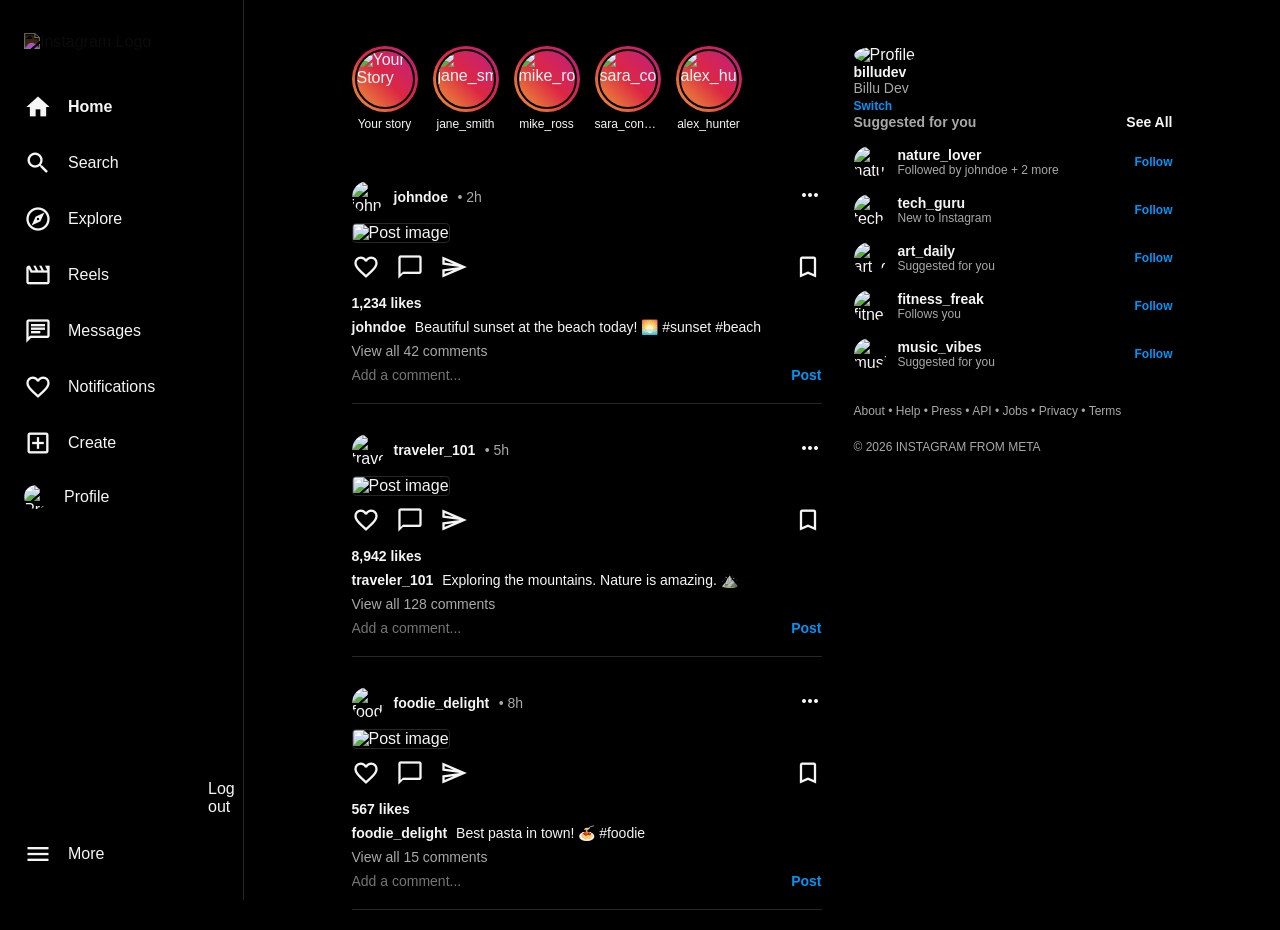
==== Instagram/index.html @ 223ab1f6 "feat: add HTML structure for Explore page view" ====
<!DOCTYPE html>
<html lang="en">
<head>
    <meta charset="UTF-8">
    <meta name="viewport" content="width=device-width, initial-scale=1.0">
    <title>Instagram</title>
    <link rel="stylesheet" href="style.css">
    <link rel="icon" href="https://upload.wikimedia.org/wikipedia/commons/thumb/a/a5/Instagram_icon.png/1024px-Instagram_icon.png">
    <link href="https://fonts.googleapis.com/icon?family=Material+Icons|Material+Icons+Outlined" rel="stylesheet">
</head>
<body>
    <div class="app-container">
        <!-- Sidebar Navigation -->
        <nav class="sidebar">
            <div class="logo">
                <img src="https://upload.wikimedia.org/wikipedia/commons/2/2a/Instagram_logo.svg" alt="Instagram Logo">
            </div>
            <ul class="nav-links">
                <li><a href="#" class="active" id="home-nav-btn"><span class="material-icons">home</span><span class="nav-text">Home</span></a></li>
                <li><a href="#" id="search-nav-btn"><span class="material-icons-outlined">search</span><span class="nav-text">Search</span></a></li>
                <li><a href="#" id="explore-nav-btn"><span class="material-icons-outlined">explore</span><span class="nav-text">Explore</span></a></li>
                <li><a href="#"><span class="material-icons-outlined">movie</span><span class="nav-text">Reels</span></a></li>
                <li><a href="#"><span class="material-icons-outlined">chat</span><span class="nav-text">Messages</span></a></li>
                <li><a href="#"><span class="material-icons-outlined">favorite_border</span><span class="nav-text">Notifications</span></a></li>
                <li><a href="#" id="create-post-btn"><span class="material-icons-outlined">add_box</span><span class="nav-text">Create</span></a></li>
                <li><a href="#"><img src="https://randomuser.me/api/portraits/men/11.jpg" alt="Profile" class="nav-profile-pic"><span class="nav-text">Profile</span></a></li>
            </ul>
            <div class="more-menu">
                <a href="login.html"><span class="material-icons-outlined">logout</span><span class="nav-text">Log out</span></a>
                <a href="#"><span class="material-icons-outlined">menu</span><span class="nav-text">More</span></a>
            </div>
        </nav>

        <!-- Search Panel -->
        <div class="search-panel" id="search-panel">
            <div class="search-panel-header">
                <h2>Search</h2>
                <div class="search-input-container">
                    <span class="material-icons-outlined search-icon">search</span>
                    <input type="text" id="search-input" placeholder="Search">
                    <span class="material-icons-outlined clear-search" id="clear-search-btn" style="display: none;">cancel</span>
                </div>
            </div>
            <div class="search-results-container">
                <div class="search-results-header">
                    <span class="recent-text">Recent</span>
                    <span class="clear-all-text" id="clear-all-search">Clear all</span>
                </div>
                <div class="search-results-list" id="search-results-list">
                    <!-- Results will populate here -->
                </div>
            </div>
        </div>

        <!-- Main Feed Content -->
        <main class="main-content">
            <div class="feed-container" id="home-view">
                <!-- Stories Section -->
                <div class="stories-container">
                    <div class="story">
                        <div class="story-ring">
                            <img src="https://randomuser.me/api/portraits/men/11.jpg" alt="Your Story">
                        </div>
                        <span class="story-user">Your story</span>
                    </div>
                </div>

                <!-- Posts Feed -->
                <div class="posts-feed">
                    <!-- Post will be dynamically injected or added here -->
                </div>
            </div>

            <!-- Right Sidebar (Suggestions) -->
            <aside class="right-sidebar" id="right-sidebar">
                <div class="user-profile-mini">
                    <img src="https://randomuser.me/api/portraits/men/11.jpg" alt="Profile">
                    <div class="user-info">
                        <span class="username">billudev</span>
                        <span class="fullname">Billu Dev</span>
                    </div>
                    <a href="login.html" class="switch-btn" style="text-decoration: none; display: inline-block; padding: 0;">Switch</a>
                </div>
                
                <div class="suggestions-header">
                    <span>Suggested for you</span>
                    <a href="#">See All</a>
                </div>

                <div class="suggestions-list">
                    <!-- Suggestions will be added here -->
                </div>

                <div class="footer-links">
                    <a href="#">About</a> &bull; <a href="#">Help</a> &bull; <a href="#">Press</a> &bull; <a href="#">API</a> &bull; <a href="#">Jobs</a> &bull; <a href="#">Privacy</a> &bull; <a href="#">Terms</a>
                    <br><br>
                    <span>&copy; 2026 INSTAGRAM FROM META</span>
                </div>
            </aside>

            <!-- Explore Container -->
            <div class="explore-container" id="explore-view" style="display: none;">
                <div class="explore-grid" id="explore-grid">
                    <!-- Explore items will populate here -->
                </div>
            </div>
        </main>
    </div>

    <!-- Story Viewer Modal -->
    <div class="story-viewer-overlay" id="story-viewer">
        <div class="story-viewer-header">
            <div class="story-progress">
                <div class="progress-bar"><div class="progress-fill" id="story-progress-fill"></div></div>
            </div>
            <div class="story-user-info">
                <img src="" alt="User" id="story-user-img">
                <span id="story-user-name">username</span>
                <span class="story-time">2h</span>
            </div>
            <div class="story-actions">
                <span class="material-icons-outlined">play_arrow</span>
                <span class="material-icons-outlined">volume_up</span>
                <span class="material-icons-outlined" id="close-story-btn" style="cursor: pointer;">close</span>
            </div>
        </div>
        <div class="story-content">
            <img src="" alt="Story Content" id="story-content-img">
            <div class="story-nav left" id="story-nav-prev"></div>
            <div class="story-nav right" id="story-nav-next"></div>
        </div>
        <div class="story-footer">
            <input type="text" placeholder="Reply to username...">
            <span class="material-icons-outlined">favorite_border</span>
            <span class="material-icons-outlined">send</span>
        </div>
    </div>
    <!-- Create Post Modal -->
    <div class="modal-overlay" id="create-modal">
        <div class="modal-content">
            <div class="modal-header">
                <div style="width: 24px;"></div>
                <span>Create new post</span>
                <span class="material-icons-outlined close-modal" id="close-modal-btn">close</span>
            </div>
            <div class="modal-body">
                <span class="material-icons-outlined large-icon">photo_library</span>
                <h2>Drag photos and videos here</h2>
                <button class="primary-btn">Select from computer</button>
            </div>
        </div>
    </div>

    <script src="script.js"></script>
</body>
</html>
---- Instagram/style.css ----
:root {
    --bg-color: #000000;
    --text-color: #f5f5f5;
    --text-secondary: #a8a8a8;
    --border-color: #262626;
    --hover-overlay: rgba(255, 255, 255, 0.1);
    --primary-color: #0095f6;
    --primary-hover: #1877f2;
    --sidebar-width: 244px;
    --feed-width: 470px;
    --right-sidebar-width: 319px;
    --font-family: -apple-system, BlinkMacSystemFont, "Segoe UI", Roboto, Helvetica, Arial, sans-serif;
}

* {
    margin: 0;
    padding: 0;
    box-sizing: border-box;
}

body {
    background-color: var(--bg-color);
    color: var(--text-color);
    font-family: var(--font-family);
    overflow-y: scroll;
}

a {
    text-decoration: none;
    color: inherit;
}

ul {
    list-style: none;
}

.app-container {
    display: flex;
    justify-content: center;
    width: 100%;
}

/* Sidebar styling */
.sidebar {
    width: var(--sidebar-width);
    position: fixed;
    left: 0;
    top: 0;
    height: 100vh;
    border-right: 1px solid var(--border-color);
    padding: 8px 12px 20px;
    display: flex;
    flex-direction: column;
    background-color: var(--bg-color);
    z-index: 100;
}

.logo {
    padding: 25px 12px 30px;
}

.logo img {
    height: 29px;
    filter: invert(1);
}

.nav-links {
    flex: 1;
}

.nav-links li {
    margin-bottom: 4px;
}

.nav-links a, .more-menu a {
    display: flex;
    align-items: center;
    padding: 12px;
    border-radius: 8px;
    transition: background-color 0.2s ease;
    font-size: 16px;
}

.nav-links a:hover, .more-menu a:hover {
    background-color: var(--hover-overlay);
}

.nav-links a .material-icons,
.nav-links a .material-icons-outlined,
.more-menu .material-icons-outlined {
    font-size: 28px;
    margin-right: 16px;
    transition: transform 0.2s ease;
}

.nav-links a:hover .material-icons,
.nav-links a:hover .material-icons-outlined {
    transform: scale(1.05);
}

.nav-text {
    font-weight: 400;
}

.nav-links a.active .nav-text {
    font-weight: 700;
}

.nav-profile-pic {
    width: 24px;
    height: 24px;
    border-radius: 50%;
    margin-right: 16px;
}

/* Main Content */
.main-content {
    margin-left: var(--sidebar-width);
    display: flex;
    justify-content: center;
    max-width: 850px;
    width: 100%;
    padding-top: 30px;
}

.feed-container {
    width: var(--feed-width);
    margin-right: 32px;
}

/* Right Sidebar */
.right-sidebar {
    width: var(--right-sidebar-width);
    margin-top: 16px;
}

/* Responsive constraints */
@media (max-width: 1264px) {
    .right-sidebar {
        display: none;
    }
    .main-content {
        max-width: 600px;
    }
}

@media (max-width: 768px) {
    .sidebar {
        width: 72px;
    }
    .nav-text {
        display: none;
    }
    .logo img {
        display: none;
    }
    .logo::after {
        content: '\e3f4'; /* material icon for camera */
        font-family: 'Material Icons';
        font-size: 28px;
        color: white;
    }
    .main-content {
        margin-left: 72px;
    }
}

/* Stories Section */
.stories-container {
    display: flex;
    gap: 15px;
    padding: 16px 0;
    margin-bottom: 24px;
    overflow-x: auto;
    scrollbar-width: none; /* Firefox */
}

.stories-container::-webkit-scrollbar {
    display: none; /* Chrome, Safari, Opera */
}

.story {
    display: flex;
    flex-direction: column;
    align-items: center;
    cursor: pointer;
    width: 66px;
    flex-shrink: 0;
}

.story-ring {
    width: 66px;
    height: 66px;
    border-radius: 50%;
    background: linear-gradient(45deg, #f09433 0%, #e6683c 25%, #dc2743 50%, #cc2366 75%, #bc1888 100%);
    display: flex;
    align-items: center;
    justify-content: center;
    margin-bottom: 5px;
}

.story-ring img {
    width: 60px;
    height: 60px;
    border-radius: 50%;
    border: 2px solid var(--bg-color);
    object-fit: cover;
}

.story-user {
    font-size: 12px;
    color: var(--text-color);
    white-space: nowrap;
    overflow: hidden;
    text-overflow: ellipsis;
    width: 100%;
    text-align: center;
}

/* Posts Section */
.post {
    border-bottom: 1px solid var(--border-color);
    padding-bottom: 20px;
    margin-bottom: 20px;
    width: 100%;
}

.post-header {
    display: flex;
    justify-content: space-between;
    align-items: center;
    padding: 10px 0;
}

.post-user-info {
    display: flex;
    align-items: center;
}

.post-user-info img {
    width: 32px;
    height: 32px;
    border-radius: 50%;
    margin-right: 10px;
    object-fit: cover;
}

.post-user-details .username {
    font-size: 14px;
    font-weight: 600;
    margin-right: 5px;
}

.post-user-details .time {
    color: var(--text-secondary);
    font-size: 14px;
}

.post-more {
    cursor: pointer;
}

.post-image {
    width: 100%;
    border-radius: 4px;
    border: 1px solid var(--border-color);
    margin-bottom: 10px;
}

.post-actions {
    display: flex;
    justify-content: space-between;
    margin-bottom: 10px;
}

.action-left {
    display: flex;
    gap: 16px;
}

.action-left .material-icons-outlined,
.action-right .material-icons-outlined {
    font-size: 28px;
    cursor: pointer;
    transition: color 0.2s;
}

.action-left .material-icons-outlined:hover,
.action-right .material-icons-outlined:hover {
    color: var(--text-secondary);
}

.post-likes {
    font-size: 14px;
    font-weight: 600;
    margin-bottom: 8px;
}

.post-caption {
    font-size: 14px;
    margin-bottom: 8px;
}

.post-caption .username {
    font-weight: 600;
    margin-right: 5px;
}

.post-comments-count {
    color: var(--text-secondary);
    font-size: 14px;
    cursor: pointer;
    margin-bottom: 8px;
}

.add-comment {
    display: flex;
    justify-content: space-between;
    align-items: center;
}

.add-comment input {
    background: transparent;
    border: none;
    color: var(--text-color);
    font-size: 14px;
    outline: none;
    width: 80%;
}

.add-comment .post-btn {
    color: var(--primary-color);
    font-size: 14px;
    font-weight: 600;
    cursor: pointer;
    background: none;
    border: none;
}

}

/* Right Sidebar Styles */
.user-profile-mini {
    display: flex;
    align-items: center;
    margin-bottom: 24px;
}

.user-profile-mini img {
    width: 44px;
    height: 44px;
    border-radius: 50%;
    margin-right: 12px;
}

.user-info {
    flex: 1;
    display: flex;
    flex-direction: column;
}

.user-info .username {
    font-size: 14px;
    font-weight: 600;
}

.user-info .fullname {
    font-size: 14px;
    color: var(--text-secondary);
}

.switch-btn, .follow-btn {
    color: var(--primary-color);
    background: none;
    border: none;
    font-size: 12px;
    font-weight: 600;
    cursor: pointer;
}

.switch-btn:hover, .follow-btn:hover {
    color: var(--text-color);
}

.suggestions-header {
    display: flex;
    justify-content: space-between;
    margin-bottom: 16px;
    font-size: 14px;
    font-weight: 600;
}

.suggestions-header span {
    color: var(--text-secondary);
}

.suggestions-header a {
    color: var(--text-color);
}

.suggestions-header a:hover {
    color: var(--text-secondary);
}

.suggestion-item {
    display: flex;
    align-items: center;
    margin-bottom: 16px;
}

.suggestion-item img {
    width: 32px;
    height: 32px;
    border-radius: 50%;
    margin-right: 12px;
}

.suggestion-info {
    flex: 1;
    display: flex;
    flex-direction: column;
}

.suggestion-info .username {
    font-size: 14px;
    font-weight: 600;
}

.suggestion-info .reason {
    font-size: 12px;
    color: var(--text-secondary);
}

.footer-links {
    font-size: 12px;
    color: var(--text-secondary);
    margin-top: 32px;
    line-height: 1.5;
}

.footer-links a {
    color: var(--text-secondary);
}

.footer-links a:hover {
    text-decoration: underline;
}

/* Modal Styles */
.modal-overlay {
    position: fixed;
    top: 0;
    left: 0;
    width: 100%;
    height: 100%;
    background-color: rgba(0, 0, 0, 0.65);
    z-index: 1000;
    display: none;
    justify-content: center;
    align-items: center;
}

.modal-content {
    background-color: var(--border-color);
    width: 400px;
    height: 400px;
    border-radius: 12px;
    display: flex;
    flex-direction: column;
    overflow: hidden;
}

.modal-header {
    display: flex;
    justify-content: space-between;
    align-items: center;
    padding: 10px 16px;
    border-bottom: 1px solid rgba(255, 255, 255, 0.1);
    font-weight: 600;
}

.close-modal {
    cursor: pointer;
}

.modal-body {
    flex: 1;
    display: flex;
    flex-direction: column;
    justify-content: center;
    align-items: center;
    padding: 24px;
    text-align: center;
}

.large-icon {
    font-size: 64px;
    margin-bottom: 16px;
}

.modal-body h2 {
    font-size: 20px;
    font-weight: 400;
    margin-bottom: 24px;
}

.primary-btn {
    background-color: var(--primary-color);
    color: white;
    border: none;
    border-radius: 8px;
    padding: 8px 16px;
    font-weight: 600;
    cursor: pointer;
    transition: background-color 0.2s;
}

.primary-btn:hover {
    background-color: var(--primary-hover);
}

/* Story Viewer Styles */
.story-viewer-overlay {
    position: fixed;
    top: 0;
    left: 0;
    width: 100%;
    height: 100%;
    background-color: #1a1a1a;
    z-index: 2000;
    display: none;
    flex-direction: column;
    justify-content: center;
    align-items: center;
}

.story-viewer-header {
    position: absolute;
    top: 20px;
    width: 100%;
    max-width: 450px;
    padding: 10px 16px;
    display: flex;
    justify-content: space-between;
    align-items: center;
    z-index: 2001;
}

.story-progress {
    position: absolute;
    top: 0;
    left: 10px;
    right: 10px;
    height: 2px;
    display: flex;
    gap: 4px;
}

.progress-bar {
    flex: 1;
    background-color: rgba(255, 255, 255, 0.3);
    border-radius: 2px;
    overflow: hidden;
}

.progress-fill {
    height: 100%;
    width: 0%;
    background-color: white;
}

.story-user-info {
    display: flex;
    align-items: center;
    gap: 10px;
    margin-top: 10px;
}

.story-user-info img {
    width: 32px;
    height: 32px;
    border-radius: 50%;
}

.story-user-info #story-user-name {
    font-weight: 600;
    font-size: 14px;
    color: white;
}

.story-time {
    color: rgba(255, 255, 255, 0.6);
    font-size: 14px;
}

.story-actions {
    display: flex;
    gap: 16px;
    color: white;
    margin-top: 10px;
}

.story-content {
    position: relative;
    width: 100%;
    max-width: 450px;
    height: 80vh;
    border-radius: 8px;
    overflow: hidden;
    background-color: black;
    display: flex;
    justify-content: center;
    align-items: center;
}

.story-content img {
    width: 100%;
    height: 100%;
    object-fit: cover;
}

.story-nav {
    position: absolute;
    top: 0;
    bottom: 0;
    width: 50%;
    z-index: 2002;
    cursor: pointer;
}

.story-nav.left {
    left: 0;
}

.story-nav.right {
    right: 0;
}

.story-footer {
    position: absolute;
    bottom: 20px;
    width: 100%;
    max-width: 450px;
    padding: 10px 16px;
    display: flex;
    align-items: center;
    gap: 16px;
    z-index: 2001;
}

.story-footer input {
    flex: 1;
    background: transparent;
    border: 1px solid white;
    border-radius: 24px;
    padding: 12px 20px;
    color: white;
    outline: none;
}

.story-footer input::placeholder {
    color: white;
}

.story-footer .material-icons-outlined {
    color: white;
    font-size: 28px;
    cursor: pointer;
}

/* Search Panel Styles */
.search-panel {
    position: fixed;
    top: 0;
    left: -400px; /* Hidden initially */
    width: 397px;
    height: 100vh;
    background-color: var(--bg-color);
    border-right: 1px solid var(--border-color);
    border-top-right-radius: 16px;
    border-bottom-right-radius: 16px;
    z-index: 90;
    transition: left 0.3s ease;
    display: flex;
    flex-direction: column;
    box-shadow: 4px 0 24px rgba(0, 0, 0, 0.15);
}

.search-panel.active {
    left: 72px; /* Positioned right after shrunk sidebar */
}

/* When search is active, the sidebar shrinks */
.sidebar.shrunk {
    width: 72px;
}
.sidebar.shrunk .nav-text,
.sidebar.shrunk .logo img {
    display: none;
}
.sidebar.shrunk .logo::after {
    content: '\e3f4'; /* camera icon */
    font-family: 'Material Icons';
    font-size: 28px;
    color: var(--text-color);
}

.search-panel-header {
    padding: 24px 16px 16px;
    border-bottom: 1px solid var(--border-color);
}

.search-panel-header h2 {
    font-size: 24px;
    font-weight: 600;
    margin-bottom: 36px;
}

.search-input-container {
    position: relative;
    width: 100%;
}

.search-input-container input {
    width: 100%;
    background-color: #efefef;
    border: none;
    border-radius: 8px;
    padding: 10px 36px;
    font-size: 16px;
    outline: none;
}

@media (prefers-color-scheme: dark) {
    .search-input-container input {
        background-color: #262626;
        color: var(--text-color);
    }
}

.search-icon {
    position: absolute;
    left: 10px;
    top: 50%;
    transform: translateY(-50%);
    color: var(--text-secondary);
    font-size: 20px;
}

.clear-search {
    position: absolute;
    right: 10px;
    top: 50%;
    transform: translateY(-50%);
    color: var(--text-secondary);
    font-size: 16px;
    cursor: pointer;
    background: #c7c7c7;
    border-radius: 50%;
    color: white;
}

.search-results-container {
    flex: 1;
    overflow-y: auto;
    padding: 16px;
}

.search-results-header {
    display: flex;
    justify-content: space-between;
    align-items: center;
    margin-bottom: 16px;
}

.recent-text {
    font-weight: 600;
    font-size: 16px;
}

.clear-all-text {
    color: var(--primary-color);
    font-weight: 600;
    font-size: 14px;
    cursor: pointer;
}

.search-result-item {
    display: flex;
    align-items: center;
    padding: 8px 0;
    cursor: pointer;
}

.search-result-item:hover {
    background-color: var(--hover-overlay);
}

.search-result-item img {
    width: 44px;
    height: 44px;
    border-radius: 50%;
    margin-right: 12px;
}

.search-result-info {
    flex: 1;
    display: flex;
    flex-direction: column;
}

.search-result-info .username {
    font-size: 14px;
    font-weight: 600;
}

.search-result-info .fullname {
    font-size: 14px;
    color: var(--text-secondary);
}

.remove-recent {
    color: var(--text-secondary);
    cursor: pointer;
    font-size: 16px;
}
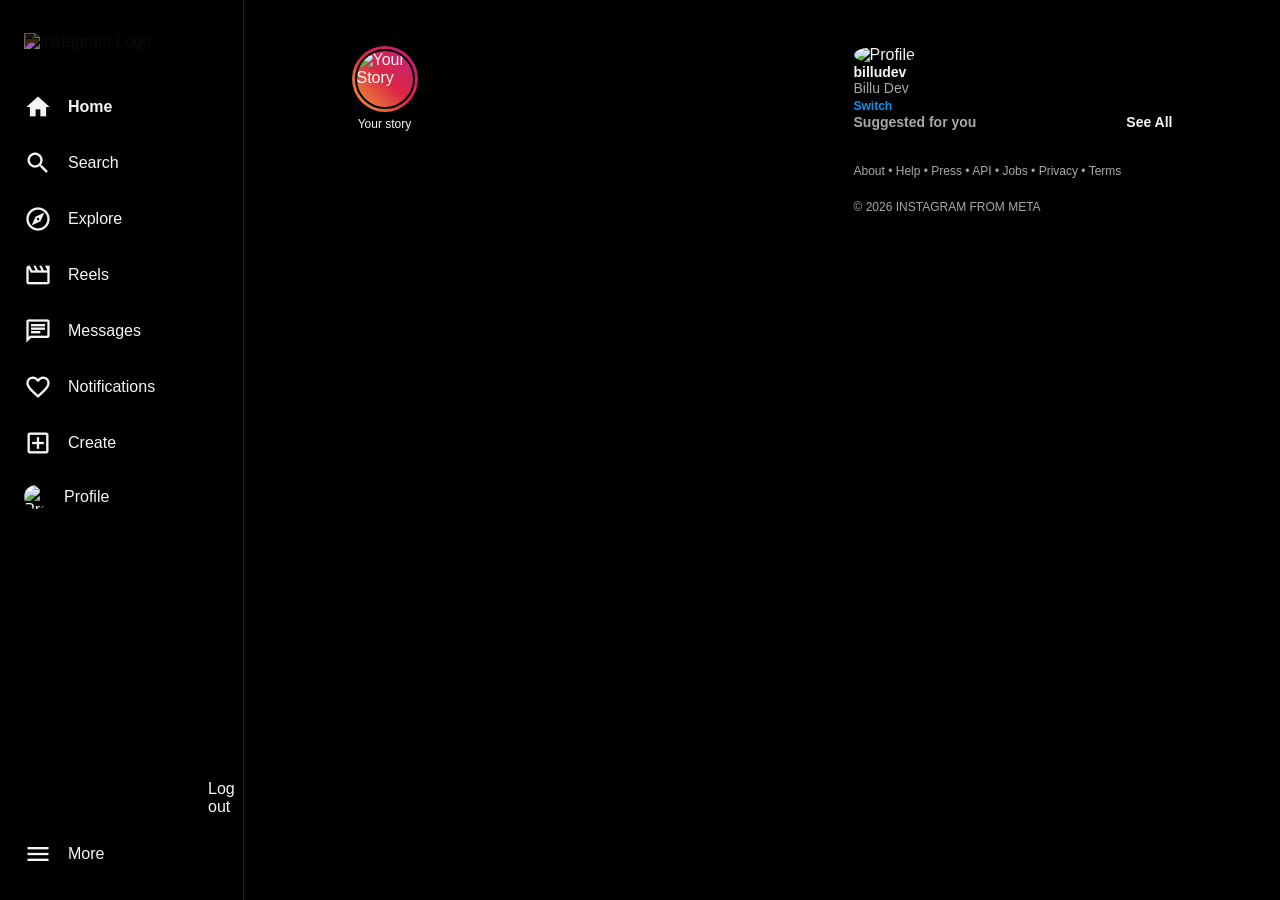
==== commit 537182f9: "chore: remove all comments, update main index with Instagram and LinkedIn routes" ====
--- a/Instagram/index.html
+++ b/Instagram/index.html
@@ -10,7 +10,6 @@
 </head>
 <body>
     <div class="app-container">
-        <!-- Sidebar Navigation -->
         <nav class="sidebar">
             <div class="logo">
                 <img src="https://upload.wikimedia.org/wikipedia/commons/2/2a/Instagram_logo.svg" alt="Instagram Logo">
@@ -19,19 +18,17 @@
                 <li><a href="#" class="active" id="home-nav-btn"><span class="material-icons">home</span><span class="nav-text">Home</span></a></li>
                 <li><a href="#" id="search-nav-btn"><span class="material-icons-outlined">search</span><span class="nav-text">Search</span></a></li>
                 <li><a href="#" id="explore-nav-btn"><span class="material-icons-outlined">explore</span><span class="nav-text">Explore</span></a></li>
-                <li><a href="#"><span class="material-icons-outlined">movie</span><span class="nav-text">Reels</span></a></li>
-                <li><a href="#"><span class="material-icons-outlined">chat</span><span class="nav-text">Messages</span></a></li>
-                <li><a href="#"><span class="material-icons-outlined">favorite_border</span><span class="nav-text">Notifications</span></a></li>
+                <li><a href="#" id="reels-nav-btn"><span class="material-icons-outlined">movie</span><span class="nav-text">Reels</span></a></li>
+                <li><a href="#" id="messages-nav-btn"><span class="material-icons-outlined">chat</span><span class="nav-text">Messages</span></a></li>
+                <li><a href="#" id="notifications-nav-btn"><span class="material-icons-outlined">favorite_border</span><span class="nav-text">Notifications</span></a></li>
                 <li><a href="#" id="create-post-btn"><span class="material-icons-outlined">add_box</span><span class="nav-text">Create</span></a></li>
-                <li><a href="#"><img src="https://randomuser.me/api/portraits/men/11.jpg" alt="Profile" class="nav-profile-pic"><span class="nav-text">Profile</span></a></li>
+                <li><a href="#" id="profile-nav-btn"><img src="https://randomuser.me/api/portraits/men/11.jpg" alt="Profile" class="nav-profile-pic"><span class="nav-text">Profile</span></a></li>
             </ul>
             <div class="more-menu">
                 <a href="login.html"><span class="material-icons-outlined">logout</span><span class="nav-text">Log out</span></a>
                 <a href="#"><span class="material-icons-outlined">menu</span><span class="nav-text">More</span></a>
             </div>
         </nav>
-
-        <!-- Search Panel -->
         <div class="search-panel" id="search-panel">
             <div class="search-panel-header">
                 <h2>Search</h2>
@@ -47,15 +44,23 @@
                     <span class="clear-all-text" id="clear-all-search">Clear all</span>
                 </div>
                 <div class="search-results-list" id="search-results-list">
-                    <!-- Results will populate here -->
-                </div>
-            </div>
-        </div>
-
-        <!-- Main Feed Content -->
+                </div>
+            </div>
+        </div>
+        <div class="search-panel" id="notifications-panel">
+            <div class="search-panel-header">
+                <h2>Notifications</h2>
+            </div>
+            <div class="search-results-container">
+                <div class="search-results-header">
+                    <span class="recent-text">This Week</span>
+                </div>
+                <div class="search-results-list" id="notifications-list">
+                </div>
+            </div>
+        </div>
         <main class="main-content">
             <div class="feed-container" id="home-view">
-                <!-- Stories Section -->
                 <div class="stories-container">
                     <div class="story">
                         <div class="story-ring">
@@ -64,14 +69,9 @@
                         <span class="story-user">Your story</span>
                     </div>
                 </div>
-
-                <!-- Posts Feed -->
                 <div class="posts-feed">
-                    <!-- Post will be dynamically injected or added here -->
-                </div>
-            </div>
-
-            <!-- Right Sidebar (Suggestions) -->
+                </div>
+            </div>
             <aside class="right-sidebar" id="right-sidebar">
                 <div class="user-profile-mini">
                     <img src="https://randomuser.me/api/portraits/men/11.jpg" alt="Profile">
@@ -81,33 +81,75 @@
                     </div>
                     <a href="login.html" class="switch-btn" style="text-decoration: none; display: inline-block; padding: 0;">Switch</a>
                 </div>
-                
                 <div class="suggestions-header">
                     <span>Suggested for you</span>
                     <a href="#">See All</a>
                 </div>
-
                 <div class="suggestions-list">
-                    <!-- Suggestions will be added here -->
-                </div>
-
+                </div>
                 <div class="footer-links">
                     <a href="#">About</a> &bull; <a href="#">Help</a> &bull; <a href="#">Press</a> &bull; <a href="#">API</a> &bull; <a href="#">Jobs</a> &bull; <a href="#">Privacy</a> &bull; <a href="#">Terms</a>
                     <br><br>
                     <span>&copy; 2026 INSTAGRAM FROM META</span>
                 </div>
             </aside>
-
-            <!-- Explore Container -->
             <div class="explore-container" id="explore-view" style="display: none;">
                 <div class="explore-grid" id="explore-grid">
-                    <!-- Explore items will populate here -->
+                </div>
+            </div>
+            <div class="reels-container" id="reels-view" style="display: none;">
+            </div>
+            <div class="messages-container" id="messages-view" style="display: none;">
+                <div class="messages-sidebar">
+                    <div class="messages-header">
+                        <h2>billudev</h2>
+                        <span class="material-icons-outlined">edit_square</span>
+                    </div>
+                    <div class="messages-list" id="messages-list">
+                    </div>
+                </div>
+                <div class="messages-chat">
+                    <div class="chat-placeholder">
+                        <span class="material-icons-outlined chat-icon">maps_ugc</span>
+                        <h3>Your Messages</h3>
+                        <p>Send private photos and messages to a friend or group.</p>
+                        <button class="primary-btn">Send Message</button>
+                    </div>
+                </div>
+            </div>
+            <div class="profile-container" id="profile-view" style="display: none;">
+                <div class="profile-header">
+                    <div class="profile-pic-large">
+                        <img src="https://randomuser.me/api/portraits/men/11.jpg" alt="Profile">
+                    </div>
+                    <div class="profile-details">
+                        <div class="profile-title-row">
+                            <h2>billudev</h2>
+                            <button class="primary-btn" style="background-color: var(--border-color); color: var(--text-color);">Edit profile</button>
+                            <button class="primary-btn" style="background-color: var(--border-color); color: var(--text-color);">View archive</button>
+                            <span class="material-icons-outlined">settings</span>
+                        </div>
+                        <div class="profile-stats">
+                            <span><strong>18</strong> posts</span>
+                            <span><strong>254</strong> followers</span>
+                            <span><strong>310</strong> following</span>
+                        </div>
+                        <div class="profile-bio">
+                            <span class="fullname">Billu Dev</span>
+                            <p>Web Developer | Designer<br>Building cool UI clones! 🚀</p>
+                        </div>
+                    </div>
+                </div>
+                <div class="profile-tabs">
+                    <div class="tab active"><span class="material-icons-outlined">grid_on</span> POSTS</div>
+                    <div class="tab"><span class="material-icons-outlined">bookmark_border</span> SAVED</div>
+                    <div class="tab"><span class="material-icons-outlined">assignment_ind</span> TAGGED</div>
+                </div>
+                <div class="explore-grid" id="profile-grid">
                 </div>
             </div>
         </main>
     </div>
-
-    <!-- Story Viewer Modal -->
     <div class="story-viewer-overlay" id="story-viewer">
         <div class="story-viewer-header">
             <div class="story-progress">
@@ -135,7 +177,6 @@
             <span class="material-icons-outlined">send</span>
         </div>
     </div>
-    <!-- Create Post Modal -->
     <div class="modal-overlay" id="create-modal">
         <div class="modal-content">
             <div class="modal-header">
@@ -150,7 +191,48 @@
             </div>
         </div>
     </div>
-
+    <div class="modal-overlay" id="post-view-modal" style="display: none; z-index: 2500;">
+        <span class="material-icons-outlined" id="close-post-view-btn" style="position: absolute; top: 20px; right: 20px; color: white; font-size: 32px; cursor: pointer;">close</span>
+        <div class="post-view-content">
+            <div class="post-view-left">
+                <img src="" alt="Post Content" id="post-view-img">
+            </div>
+            <div class="post-view-right">
+                <div class="post-view-header">
+                    <img src="https://randomuser.me/api/portraits/men/11.jpg" alt="User">
+                    <span class="username">explore_user</span>
+                    <span class="material-icons-outlined" style="margin-left: auto;">more_horiz</span>
+                </div>
+                <div class="post-view-comments">
+                    <div class="comment">
+                        <img src="https://randomuser.me/api/portraits/women/22.jpg" alt="User">
+                        <div class="comment-text">
+                            <span class="username">jane_doe</span> This is such a cool post! 😍
+                            <div class="comment-meta">
+                                <span>2h</span> <span>12 likes</span> <span>Reply</span>
+                            </div>
+                        </div>
+                        <span class="material-icons-outlined like-comment">favorite_border</span>
+                    </div>
+                </div>
+                <div class="post-view-actions">
+                    <div class="action-icons">
+                        <span class="material-icons-outlined">favorite_border</span>
+                        <span class="material-icons-outlined">chat_bubble_outline</span>
+                        <span class="material-icons-outlined">send</span>
+                        <span class="material-icons-outlined" style="margin-left: auto;">bookmark_border</span>
+                    </div>
+                    <div class="post-likes" id="post-view-likes">1,234 likes</div>
+                    <div class="post-time" style="font-size: 10px; color: var(--text-secondary); text-transform: uppercase;">1 day ago</div>
+                </div>
+                <div class="post-view-add-comment">
+                    <span class="material-icons-outlined">sentiment_satisfied</span>
+                    <input type="text" placeholder="Add a comment...">
+                    <button>Post</button>
+                </div>
+            </div>
+        </div>
+    </div>
     <script src="script.js"></script>
 </body>
 </html>
--- a/Instagram/style.css
+++ b/Instagram/style.css
@@ -11,36 +11,29 @@
     --right-sidebar-width: 319px;
     --font-family: -apple-system, BlinkMacSystemFont, "Segoe UI", Roboto, Helvetica, Arial, sans-serif;
 }
-
 * {
     margin: 0;
     padding: 0;
     box-sizing: border-box;
 }
-
 body {
     background-color: var(--bg-color);
     color: var(--text-color);
     font-family: var(--font-family);
     overflow-y: scroll;
 }
-
 a {
     text-decoration: none;
     color: inherit;
 }
-
 ul {
     list-style: none;
 }
-
 .app-container {
     display: flex;
     justify-content: center;
     width: 100%;
 }
-
-/* Sidebar styling */
 .sidebar {
     width: var(--sidebar-width);
     position: fixed;
@@ -54,24 +47,19 @@
     background-color: var(--bg-color);
     z-index: 100;
 }
-
 .logo {
     padding: 25px 12px 30px;
 }
-
 .logo img {
     height: 29px;
     filter: invert(1);
 }
-
 .nav-links {
     flex: 1;
 }
-
 .nav-links li {
     margin-bottom: 4px;
 }
-
 .nav-links a, .more-menu a {
     display: flex;
     align-items: center;
@@ -80,11 +68,9 @@
     transition: background-color 0.2s ease;
     font-size: 16px;
 }
-
 .nav-links a:hover, .more-menu a:hover {
     background-color: var(--hover-overlay);
 }
-
 .nav-links a .material-icons,
 .nav-links a .material-icons-outlined,
 .more-menu .material-icons-outlined {
@@ -92,28 +78,22 @@
     margin-right: 16px;
     transition: transform 0.2s ease;
 }
-
 .nav-links a:hover .material-icons,
 .nav-links a:hover .material-icons-outlined {
     transform: scale(1.05);
 }
-
 .nav-text {
     font-weight: 400;
 }
-
 .nav-links a.active .nav-text {
     font-weight: 700;
 }
-
 .nav-profile-pic {
     width: 24px;
     height: 24px;
     border-radius: 50%;
     margin-right: 16px;
 }
-
-/* Main Content */
 .main-content {
     margin-left: var(--sidebar-width);
     display: flex;
@@ -122,19 +102,14 @@
     width: 100%;
     padding-top: 30px;
 }
-
 .feed-container {
     width: var(--feed-width);
     margin-right: 32px;
 }
-
-/* Right Sidebar */
 .right-sidebar {
     width: var(--right-sidebar-width);
     margin-top: 16px;
 }
-
-/* Responsive constraints */
 @media (max-width: 1264px) {
     .right-sidebar {
         display: none;
@@ -143,7 +118,6 @@
         max-width: 600px;
     }
 }
-
 @media (max-width: 768px) {
     .sidebar {
         width: 72px;
@@ -155,7 +129,7 @@
         display: none;
     }
     .logo::after {
-        content: '\e3f4'; /* material icon for camera */
+        content: '\e3f4'; 
         font-family: 'Material Icons';
         font-size: 28px;
         color: white;
@@ -164,21 +138,17 @@
         margin-left: 72px;
     }
 }
-
-/* Stories Section */
 .stories-container {
     display: flex;
     gap: 15px;
     padding: 16px 0;
     margin-bottom: 24px;
     overflow-x: auto;
-    scrollbar-width: none; /* Firefox */
-}
-
+    scrollbar-width: none; 
+}
 .stories-container::-webkit-scrollbar {
-    display: none; /* Chrome, Safari, Opera */
-}
-
+    display: none; 
+}
 .story {
     display: flex;
     flex-direction: column;
@@ -187,7 +157,6 @@
     width: 66px;
     flex-shrink: 0;
 }
-
 .story-ring {
     width: 66px;
     height: 66px;
@@ -198,7 +167,6 @@
     justify-content: center;
     margin-bottom: 5px;
 }
-
 .story-ring img {
     width: 60px;
     height: 60px;
@@ -206,7 +174,6 @@
     border: 2px solid var(--bg-color);
     object-fit: cover;
 }
-
 .story-user {
     font-size: 12px;
     color: var(--text-color);
@@ -216,27 +183,22 @@
     width: 100%;
     text-align: center;
 }
-
-/* Posts Section */
 .post {
     border-bottom: 1px solid var(--border-color);
     padding-bottom: 20px;
     margin-bottom: 20px;
     width: 100%;
 }
-
 .post-header {
     display: flex;
     justify-content: space-between;
     align-items: center;
     padding: 10px 0;
 }
-
 .post-user-info {
     display: flex;
     align-items: center;
 }
-
 .post-user-info img {
     width: 32px;
     height: 32px;
@@ -244,81 +206,67 @@
     margin-right: 10px;
     object-fit: cover;
 }
-
 .post-user-details .username {
     font-size: 14px;
     font-weight: 600;
     margin-right: 5px;
 }
-
 .post-user-details .time {
     color: var(--text-secondary);
     font-size: 14px;
 }
-
 .post-more {
     cursor: pointer;
 }
-
 .post-image {
     width: 100%;
     border-radius: 4px;
     border: 1px solid var(--border-color);
     margin-bottom: 10px;
 }
-
 .post-actions {
     display: flex;
     justify-content: space-between;
     margin-bottom: 10px;
 }
-
 .action-left {
     display: flex;
     gap: 16px;
 }
-
 .action-left .material-icons-outlined,
 .action-right .material-icons-outlined {
     font-size: 28px;
     cursor: pointer;
     transition: color 0.2s;
 }
-
 .action-left .material-icons-outlined:hover,
 .action-right .material-icons-outlined:hover {
     color: var(--text-secondary);
 }
-
 .post-likes {
     font-size: 14px;
     font-weight: 600;
     margin-bottom: 8px;
 }
-
 .post-caption {
     font-size: 14px;
     margin-bottom: 8px;
 }
-
 .post-caption .username {
     font-weight: 600;
     margin-right: 5px;
 }
-
 .post-comments-count {
     color: var(--text-secondary);
     font-size: 14px;
     cursor: pointer;
     margin-bottom: 8px;
 }
-
 .add-comment {
     display: flex;
     justify-content: space-between;
     align-items: center;
 }
-
 .add-comment input {
     background: transparent;
     border: none;
@@ -327,7 +275,6 @@
     outline: none;
     width: 80%;
 }
-
 .add-comment .post-btn {
     color: var(--primary-color);
     font-size: 14px;
@@ -336,39 +283,31 @@
     background: none;
     border: none;
 }
-
-}
-
-/* Right Sidebar Styles */
+}
 .user-profile-mini {
     display: flex;
     align-items: center;
     margin-bottom: 24px;
 }
-
 .user-profile-mini img {
     width: 44px;
     height: 44px;
     border-radius: 50%;
     margin-right: 12px;
 }
-
 .user-info {
     flex: 1;
     display: flex;
     flex-direction: column;
 }
-
 .user-info .username {
     font-size: 14px;
     font-weight: 600;
 }
-
 .user-info .fullname {
     font-size: 14px;
     color: var(--text-secondary);
 }
-
 .switch-btn, .follow-btn {
     color: var(--primary-color);
     background: none;
@@ -377,11 +316,9 @@
     font-weight: 600;
     cursor: pointer;
 }
-
 .switch-btn:hover, .follow-btn:hover {
     color: var(--text-color);
 }
-
 .suggestions-header {
     display: flex;
     justify-content: space-between;
@@ -389,64 +326,51 @@
     font-size: 14px;
     font-weight: 600;
 }
-
 .suggestions-header span {
     color: var(--text-secondary);
 }
-
 .suggestions-header a {
     color: var(--text-color);
 }
-
 .suggestions-header a:hover {
     color: var(--text-secondary);
 }
-
 .suggestion-item {
     display: flex;
     align-items: center;
     margin-bottom: 16px;
 }
-
 .suggestion-item img {
     width: 32px;
     height: 32px;
     border-radius: 50%;
     margin-right: 12px;
 }
-
 .suggestion-info {
     flex: 1;
     display: flex;
     flex-direction: column;
 }
-
 .suggestion-info .username {
     font-size: 14px;
     font-weight: 600;
 }
-
 .suggestion-info .reason {
     font-size: 12px;
     color: var(--text-secondary);
 }
-
 .footer-links {
     font-size: 12px;
     color: var(--text-secondary);
     margin-top: 32px;
     line-height: 1.5;
 }
-
 .footer-links a {
     color: var(--text-secondary);
 }
-
 .footer-links a:hover {
     text-decoration: underline;
 }
-
-/* Modal Styles */
 .modal-overlay {
     position: fixed;
     top: 0;
@@ -459,7 +383,6 @@
     justify-content: center;
     align-items: center;
 }
-
 .modal-content {
     background-color: var(--border-color);
     width: 400px;
@@ -469,7 +392,6 @@
     flex-direction: column;
     overflow: hidden;
 }
-
 .modal-header {
     display: flex;
     justify-content: space-between;
@@ -478,11 +400,9 @@
     border-bottom: 1px solid rgba(255, 255, 255, 0.1);
     font-weight: 600;
 }
-
 .close-modal {
     cursor: pointer;
 }
-
 .modal-body {
     flex: 1;
     display: flex;
@@ -492,18 +412,15 @@
     padding: 24px;
     text-align: center;
 }
-
 .large-icon {
     font-size: 64px;
     margin-bottom: 16px;
 }
-
 .modal-body h2 {
     font-size: 20px;
     font-weight: 400;
     margin-bottom: 24px;
 }
-
 .primary-btn {
     background-color: var(--primary-color);
     color: white;
@@ -514,12 +431,9 @@
     cursor: pointer;
     transition: background-color 0.2s;
 }
-
 .primary-btn:hover {
     background-color: var(--primary-hover);
 }
-
-/* Story Viewer Styles */
 .story-viewer-overlay {
     position: fixed;
     top: 0;
@@ -533,7 +447,6 @@
     justify-content: center;
     align-items: center;
 }
-
 .story-viewer-header {
     position: absolute;
     top: 20px;
@@ -545,7 +458,6 @@
     align-items: center;
     z-index: 2001;
 }
-
 .story-progress {
     position: absolute;
     top: 0;
@@ -555,51 +467,43 @@
     display: flex;
     gap: 4px;
 }
-
 .progress-bar {
     flex: 1;
     background-color: rgba(255, 255, 255, 0.3);
     border-radius: 2px;
     overflow: hidden;
 }
-
 .progress-fill {
     height: 100%;
     width: 0%;
     background-color: white;
 }
-
 .story-user-info {
     display: flex;
     align-items: center;
     gap: 10px;
     margin-top: 10px;
 }
-
 .story-user-info img {
     width: 32px;
     height: 32px;
     border-radius: 50%;
 }
-
 .story-user-info #story-user-name {
     font-weight: 600;
     font-size: 14px;
     color: white;
 }
-
 .story-time {
     color: rgba(255, 255, 255, 0.6);
     font-size: 14px;
 }
-
 .story-actions {
     display: flex;
     gap: 16px;
     color: white;
     margin-top: 10px;
 }
-
 .story-content {
     position: relative;
     width: 100%;
@@ -612,13 +516,11 @@
     justify-content: center;
     align-items: center;
 }
-
 .story-content img {
     width: 100%;
     height: 100%;
     object-fit: cover;
 }
-
 .story-nav {
     position: absolute;
     top: 0;
@@ -627,15 +529,12 @@
     z-index: 2002;
     cursor: pointer;
 }
-
 .story-nav.left {
     left: 0;
 }
-
 .story-nav.right {
     right: 0;
 }
-
 .story-footer {
     position: absolute;
     bottom: 20px;
@@ -647,7 +546,6 @@
     gap: 16px;
     z-index: 2001;
 }
-
 .story-footer input {
     flex: 1;
     background: transparent;
@@ -657,22 +555,18 @@
     color: white;
     outline: none;
 }
-
 .story-footer input::placeholder {
     color: white;
 }
-
 .story-footer .material-icons-outlined {
     color: white;
     font-size: 28px;
     cursor: pointer;
 }
-
-/* Search Panel Styles */
 .search-panel {
     position: fixed;
     top: 0;
-    left: -400px; /* Hidden initially */
+    left: -400px; 
     width: 397px;
     height: 100vh;
     background-color: var(--bg-color);
@@ -685,12 +579,9 @@
     flex-direction: column;
     box-shadow: 4px 0 24px rgba(0, 0, 0, 0.15);
 }
-
 .search-panel.active {
-    left: 72px; /* Positioned right after shrunk sidebar */
-}
-
-/* When search is active, the sidebar shrinks */
+    left: 72px; 
+}
 .sidebar.shrunk {
     width: 72px;
 }
@@ -699,28 +590,24 @@
     display: none;
 }
 .sidebar.shrunk .logo::after {
-    content: '\e3f4'; /* camera icon */
+    content: '\e3f4'; 
     font-family: 'Material Icons';
     font-size: 28px;
     color: var(--text-color);
 }
-
 .search-panel-header {
     padding: 24px 16px 16px;
     border-bottom: 1px solid var(--border-color);
 }
-
 .search-panel-header h2 {
     font-size: 24px;
     font-weight: 600;
     margin-bottom: 36px;
 }
-
 .search-input-container {
     position: relative;
     width: 100%;
 }
-
 .search-input-container input {
     width: 100%;
     background-color: #efefef;
@@ -730,14 +617,12 @@
     font-size: 16px;
     outline: none;
 }
-
 @media (prefers-color-scheme: dark) {
     .search-input-container input {
         background-color: #262626;
         color: var(--text-color);
     }
 }
-
 .search-icon {
     position: absolute;
     left: 10px;
@@ -746,7 +631,6 @@
     color: var(--text-secondary);
     font-size: 20px;
 }
-
 .clear-search {
     position: absolute;
     right: 10px;
@@ -759,68 +643,509 @@
     border-radius: 50%;
     color: white;
 }
-
 .search-results-container {
     flex: 1;
     overflow-y: auto;
     padding: 16px;
 }
-
 .search-results-header {
     display: flex;
     justify-content: space-between;
     align-items: center;
     margin-bottom: 16px;
 }
-
 .recent-text {
     font-weight: 600;
     font-size: 16px;
 }
-
 .clear-all-text {
     color: var(--primary-color);
     font-weight: 600;
     font-size: 14px;
     cursor: pointer;
 }
-
 .search-result-item {
     display: flex;
     align-items: center;
     padding: 8px 0;
     cursor: pointer;
 }
-
 .search-result-item:hover {
     background-color: var(--hover-overlay);
 }
-
 .search-result-item img {
     width: 44px;
     height: 44px;
     border-radius: 50%;
     margin-right: 12px;
 }
-
 .search-result-info {
     flex: 1;
     display: flex;
     flex-direction: column;
 }
-
 .search-result-info .username {
     font-size: 14px;
     font-weight: 600;
 }
-
 .search-result-info .fullname {
     font-size: 14px;
     color: var(--text-secondary);
 }
-
 .remove-recent {
     color: var(--text-secondary);
     cursor: pointer;
     font-size: 16px;
 }
+.explore-container {
+    width: 100%;
+    max-width: 935px;
+    margin: 0 auto;
+    padding: 24px 20px;
+}
+.explore-grid {
+    display: grid;
+    grid-template-columns: repeat(3, 1fr);
+    gap: 4px;
+}
+.explore-item {
+    position: relative;
+    aspect-ratio: 1 / 1;
+    cursor: pointer;
+    background-color: #efefef;
+}
+@media (prefers-color-scheme: dark) {
+    .explore-item {
+        background-color: #262626;
+    }
+}
+.explore-item img {
+    width: 100%;
+    height: 100%;
+    object-fit: cover;
+}
+.explore-overlay {
+    position: absolute;
+    top: 0;
+    left: 0;
+    width: 100%;
+    height: 100%;
+    background-color: rgba(0, 0, 0, 0.3);
+    display: flex;
+    justify-content: center;
+    align-items: center;
+    gap: 24px;
+    opacity: 0;
+    transition: opacity 0.2s ease;
+    color: white;
+}
+.explore-item:hover .explore-overlay {
+    opacity: 1;
+}
+.explore-stat {
+    display: flex;
+    align-items: center;
+    gap: 8px;
+    font-weight: 600;
+    font-size: 16px;
+}
+.reels-container {
+    width: 100%;
+    height: 100vh;
+    overflow-y: scroll;
+    scroll-snap-type: y mandatory;
+    display: flex;
+    flex-direction: column;
+    align-items: center;
+    background-color: var(--bg-color);
+}
+.reels-container::-webkit-scrollbar {
+    display: none; 
+}
+.reel-item {
+    scroll-snap-align: center;
+    width: 100%;
+    height: 100vh;
+    display: flex;
+    justify-content: center;
+    align-items: flex-end;
+    padding-bottom: calc((100vh - 622px) / 2); 
+}
+.reel-video-container {
+    width: 350px;
+    height: 622px;
+    background-color: #000;
+    border-radius: 8px;
+    position: relative;
+    overflow: hidden;
+    box-shadow: 0 4px 12px rgba(0,0,0,0.15);
+}
+.reel-video-container img {
+    width: 100%;
+    height: 100%;
+    object-fit: cover;
+}
+.reel-info-overlay {
+    position: absolute;
+    bottom: 20px;
+    left: 16px;
+    color: white;
+    display: flex;
+    flex-direction: column;
+    gap: 12px;
+    z-index: 10;
+}
+.reel-user-info {
+    display: flex;
+    align-items: center;
+    gap: 10px;
+}
+.reel-user-info img {
+    width: 32px;
+    height: 32px;
+    border-radius: 50%;
+}
+.reel-user-info span {
+    font-weight: 600;
+    font-size: 14px;
+}
+.reel-user-info button {
+    background: transparent;
+    border: 1px solid white;
+    color: white;
+    border-radius: 6px;
+    padding: 4px 12px;
+    font-weight: 600;
+    cursor: pointer;
+}
+.reel-caption {
+    font-size: 14px;
+    width: 280px;
+}
+.reel-actions {
+    display: flex;
+    flex-direction: column;
+    gap: 24px;
+    margin-left: 20px;
+}
+.reel-action {
+    display: flex;
+    flex-direction: column;
+    align-items: center;
+    gap: 5px;
+    font-size: 12px;
+    color: var(--text-color);
+}
+.reel-action .material-icons,
+.reel-action .material-icons-outlined {
+    font-size: 28px;
+    cursor: pointer;
+}
+.reel-action .material-icons-outlined:hover {
+    color: var(--text-secondary);
+}
+.messages-container {
+    display: flex;
+    width: 100%;
+    max-width: 935px;
+    height: calc(100vh - 40px);
+    margin: 20px auto;
+    border: 1px solid var(--border-color);
+    border-radius: 4px;
+    background-color: var(--bg-color);
+}
+.messages-sidebar {
+    width: 350px;
+    border-right: 1px solid var(--border-color);
+    display: flex;
+    flex-direction: column;
+}
+.messages-header {
+    height: 60px;
+    display: flex;
+    justify-content: center;
+    align-items: center;
+    border-bottom: 1px solid var(--border-color);
+    position: relative;
+}
+.messages-header h2 {
+    font-size: 16px;
+    font-weight: 600;
+}
+.messages-header .material-icons-outlined {
+    position: absolute;
+    right: 20px;
+    cursor: pointer;
+}
+.messages-list {
+    flex: 1;
+    overflow-y: auto;
+}
+.message-thread {
+    display: flex;
+    align-items: center;
+    padding: 8px 20px;
+    cursor: pointer;
+}
+.message-thread:hover {
+    background-color: var(--hover-overlay);
+}
+.message-thread img {
+    width: 56px;
+    height: 56px;
+    border-radius: 50%;
+    margin-right: 12px;
+}
+.message-thread-info {
+    flex: 1;
+    display: flex;
+    flex-direction: column;
+}
+.message-thread-info .username {
+    font-size: 14px;
+}
+.message-thread-info .preview {
+    font-size: 14px;
+    color: var(--text-secondary);
+}
+.messages-chat {
+    flex: 1;
+    display: flex;
+    justify-content: center;
+    align-items: center;
+}
+.chat-placeholder {
+    text-align: center;
+    display: flex;
+    flex-direction: column;
+    align-items: center;
+    gap: 10px;
+}
+.chat-placeholder .chat-icon {
+    font-size: 96px;
+    color: var(--text-color);
+}
+.profile-container {
+    width: 100%;
+    max-width: 935px;
+    margin: 0 auto;
+    padding: 30px 20px;
+}
+.profile-header {
+    display: flex;
+    margin-bottom: 44px;
+}
+.profile-pic-large {
+    flex: 1;
+    display: flex;
+    justify-content: center;
+    margin-right: 30px;
+}
+.profile-pic-large img {
+    width: 150px;
+    height: 150px;
+    border-radius: 50%;
+}
+.profile-details {
+    flex: 2;
+    display: flex;
+    flex-direction: column;
+}
+.profile-title-row {
+    display: flex;
+    align-items: center;
+    gap: 20px;
+    margin-bottom: 20px;
+}
+.profile-title-row h2 {
+    font-size: 28px;
+    font-weight: 300;
+}
+.profile-title-row .material-icons-outlined {
+    cursor: pointer;
+    font-size: 24px;
+}
+.profile-stats {
+    display: flex;
+    gap: 40px;
+    margin-bottom: 20px;
+    font-size: 16px;
+}
+.profile-bio {
+    font-size: 14px;
+    line-height: 1.5;
+}
+.profile-bio .fullname {
+    font-weight: 600;
+}
+.profile-tabs {
+    display: flex;
+    justify-content: center;
+    border-top: 1px solid var(--border-color);
+    gap: 60px;
+    margin-bottom: 20px;
+}
+.profile-tabs .tab {
+    display: flex;
+    align-items: center;
+    gap: 6px;
+    padding: 15px 0;
+    font-size: 12px;
+    font-weight: 600;
+    color: var(--text-secondary);
+    letter-spacing: 1px;
+    cursor: pointer;
+    border-top: 1px solid transparent;
+}
+.profile-tabs .tab.active {
+    color: var(--text-color);
+    border-top: 1px solid var(--text-color);
+}
+.notification-item {
+    display: flex;
+    align-items: center;
+    padding: 8px 0;
+}
+.notification-item img {
+    width: 44px;
+    height: 44px;
+    border-radius: 50%;
+    margin-right: 12px;
+}
+.notification-info {
+    flex: 1;
+    font-size: 14px;
+}
+.notification-info .username {
+    font-weight: 600;
+}
+.notification-btn {
+    background-color: var(--primary-color);
+    color: white;
+    border: none;
+    border-radius: 4px;
+    padding: 5px 15px;
+    font-weight: 600;
+    cursor: pointer;
+}
+.post-view-content {
+    display: flex;
+    width: 90vw;
+    max-width: 1200px;
+    height: 90vh;
+    background-color: var(--bg-color);
+    border-radius: 4px;
+    overflow: hidden;
+}
+.post-view-left {
+    flex: 1.5;
+    background-color: #000;
+    display: flex;
+    justify-content: center;
+    align-items: center;
+}
+.post-view-left img {
+    width: 100%;
+    height: 100%;
+    object-fit: contain;
+}
+.post-view-right {
+    flex: 1;
+    max-width: 400px;
+    min-width: 350px;
+    display: flex;
+    flex-direction: column;
+    border-left: 1px solid var(--border-color);
+}
+.post-view-header {
+    display: flex;
+    align-items: center;
+    padding: 14px 16px;
+    border-bottom: 1px solid var(--border-color);
+}
+.post-view-header img {
+    width: 32px;
+    height: 32px;
+    border-radius: 50%;
+    margin-right: 14px;
+}
+.post-view-header .username {
+    font-weight: 600;
+    font-size: 14px;
+}
+.post-view-comments {
+    flex: 1;
+    padding: 16px;
+    overflow-y: auto;
+    border-bottom: 1px solid var(--border-color);
+}
+.comment {
+    display: flex;
+    margin-bottom: 16px;
+}
+.comment img {
+    width: 32px;
+    height: 32px;
+    border-radius: 50%;
+    margin-right: 14px;
+}
+.comment-text {
+    flex: 1;
+    font-size: 14px;
+}
+.comment-text .username {
+    font-weight: 600;
+    margin-right: 5px;
+}
+.comment-meta {
+    font-size: 12px;
+    color: var(--text-secondary);
+    margin-top: 8px;
+    display: flex;
+    gap: 12px;
+}
+.like-comment {
+    font-size: 14px;
+    color: var(--text-secondary);
+    cursor: pointer;
+}
+.post-view-actions {
+    padding: 14px 16px;
+    border-bottom: 1px solid var(--border-color);
+}
+.action-icons {
+    display: flex;
+    gap: 16px;
+    margin-bottom: 12px;
+}
+.action-icons .material-icons-outlined {
+    font-size: 24px;
+    cursor: pointer;
+}
+.action-icons .material-icons-outlined:hover {
+    color: var(--text-secondary);
+}
+.post-view-add-comment {
+    display: flex;
+    align-items: center;
+    padding: 14px 16px;
+}
+.post-view-add-comment .material-icons-outlined {
+    font-size: 24px;
+    cursor: pointer;
+}
+.post-view-add-comment input {
+    flex: 1;
+    border: none;
+    outline: none;
+    padding: 0 16px;
+    background: transparent;
+    color: var(--text-color);
+}
+.post-view-add-comment button {
+    background: none;
+    border: none;
+    color: var(--primary-color);
+    font-weight: 600;
+    cursor: pointer;
+}
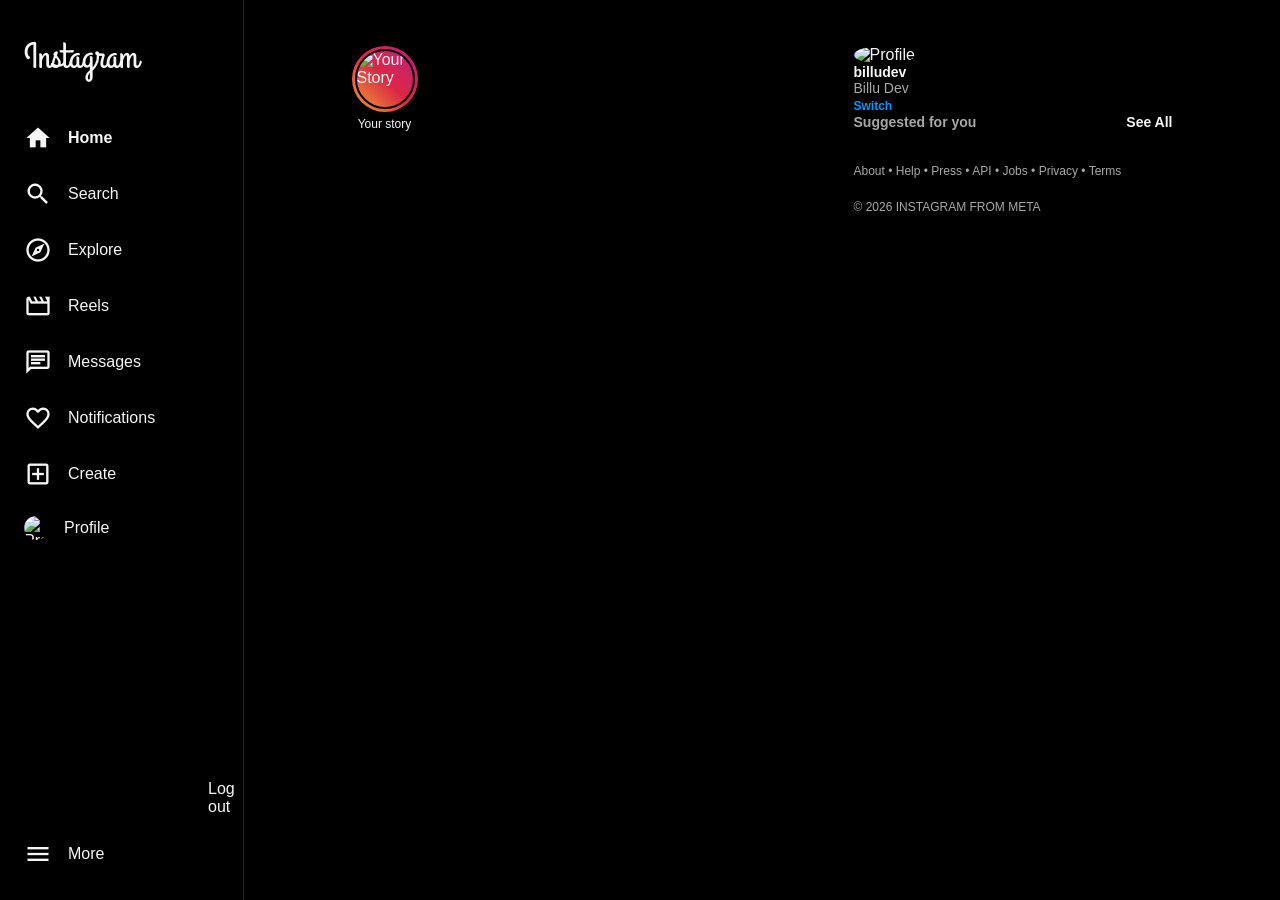
==== commit 58f07e1d: "fix: replace broken Wikipedia SVGs with reliable image CDNs and CSS fonts" ====
--- a/Instagram/index.html
+++ b/Instagram/index.html
@@ -5,14 +5,15 @@
     <meta name="viewport" content="width=device-width, initial-scale=1.0">
     <title>Instagram</title>
     <link rel="stylesheet" href="style.css">
-    <link rel="icon" href="https://upload.wikimedia.org/wikipedia/commons/thumb/a/a5/Instagram_icon.png/1024px-Instagram_icon.png">
+    <link rel="icon" href="https://cdn-icons-png.flaticon.com/512/174/174855.png">
+    <link href="https://fonts.googleapis.com/css2?family=Grand+Hotel&display=swap" rel="stylesheet">
     <link href="https://fonts.googleapis.com/icon?family=Material+Icons|Material+Icons+Outlined" rel="stylesheet">
 </head>
 <body>
     <div class="app-container">
         <nav class="sidebar">
             <div class="logo">
-                <img src="https://upload.wikimedia.org/wikipedia/commons/2/2a/Instagram_logo.svg" alt="Instagram Logo">
+                <h1 class="logo-text" style="font-family: 'Grand Hotel', cursive; font-size: 36px; font-weight: 400; margin: 0;">Instagram</h1>
             </div>
             <ul class="nav-links">
                 <li><a href="#" class="active" id="home-nav-btn"><span class="material-icons">home</span><span class="nav-text">Home</span></a></li>
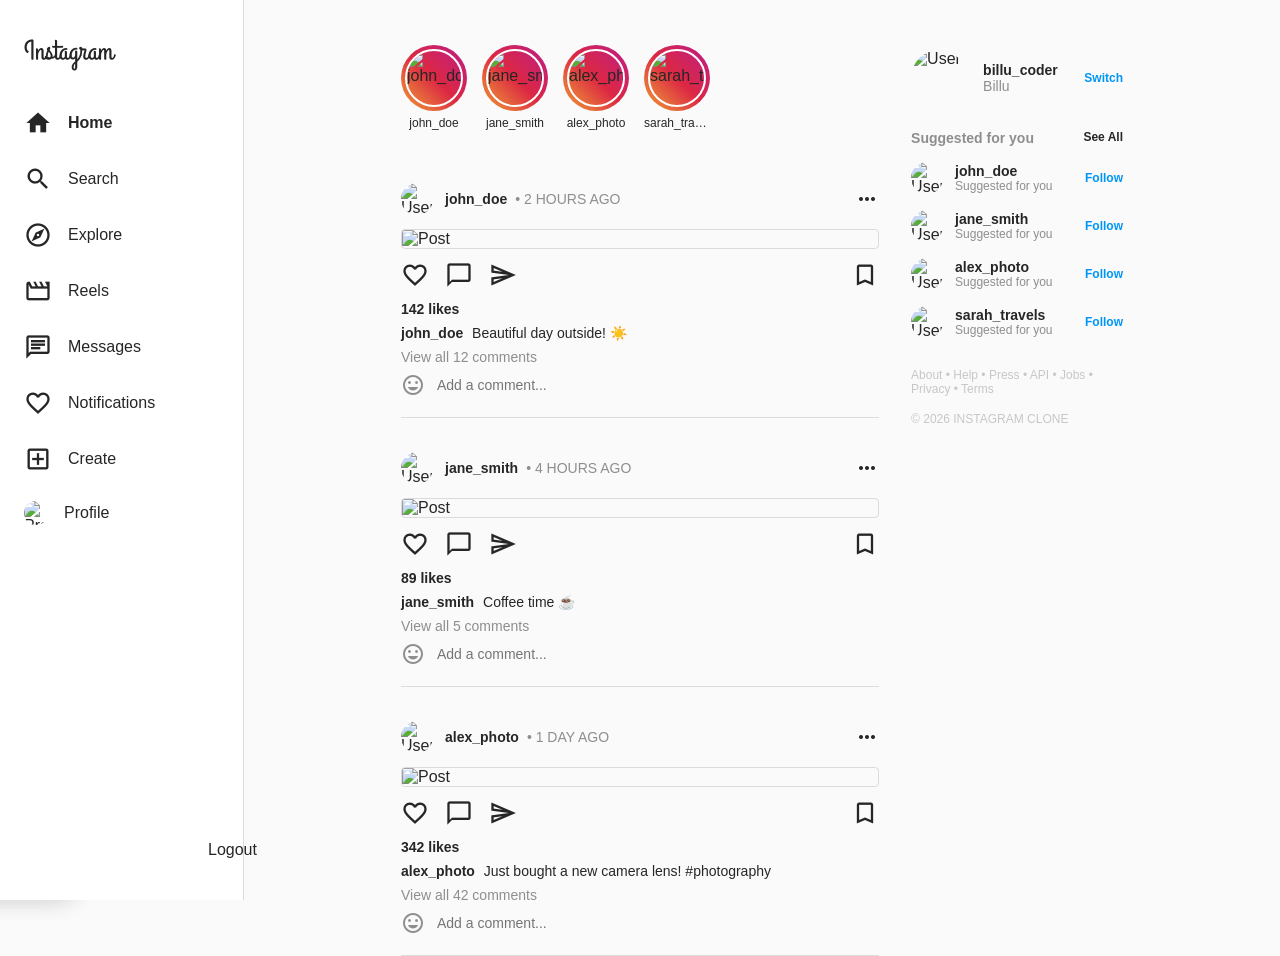
==== commit efc93ae6: "feat(app): recreate main app architecture from scratch with proper UI/UX, unified styling, and funct" ====
--- a/Instagram/index.html
+++ b/Instagram/index.html
@@ -5,216 +5,221 @@
     <meta name="viewport" content="width=device-width, initial-scale=1.0">
     <title>Instagram</title>
     <link rel="stylesheet" href="style.css">
-    <link rel="icon" href="https://cdn-icons-png.flaticon.com/512/174/174855.png">
     <link href="https://fonts.googleapis.com/css2?family=Grand+Hotel&display=swap" rel="stylesheet">
     <link href="https://fonts.googleapis.com/icon?family=Material+Icons|Material+Icons+Outlined" rel="stylesheet">
+    <link rel="icon" href="https://cdn-icons-png.flaticon.com/512/174/174855.png">
 </head>
 <body>
     <div class="app-container">
-        <nav class="sidebar">
+        <!-- Sidebar Navigation -->
+        <nav class="sidebar" id="sidebar">
             <div class="logo">
-                <h1 class="logo-text" style="font-family: 'Grand Hotel', cursive; font-size: 36px; font-weight: 400; margin: 0;">Instagram</h1>
+                <h1 class="logo-text">Instagram</h1>
             </div>
             <ul class="nav-links">
-                <li><a href="#" class="active" id="home-nav-btn"><span class="material-icons">home</span><span class="nav-text">Home</span></a></li>
-                <li><a href="#" id="search-nav-btn"><span class="material-icons-outlined">search</span><span class="nav-text">Search</span></a></li>
-                <li><a href="#" id="explore-nav-btn"><span class="material-icons-outlined">explore</span><span class="nav-text">Explore</span></a></li>
-                <li><a href="#" id="reels-nav-btn"><span class="material-icons-outlined">movie</span><span class="nav-text">Reels</span></a></li>
-                <li><a href="#" id="messages-nav-btn"><span class="material-icons-outlined">chat</span><span class="nav-text">Messages</span></a></li>
-                <li><a href="#" id="notifications-nav-btn"><span class="material-icons-outlined">favorite_border</span><span class="nav-text">Notifications</span></a></li>
-                <li><a href="#" id="create-post-btn"><span class="material-icons-outlined">add_box</span><span class="nav-text">Create</span></a></li>
-                <li><a href="#" id="profile-nav-btn"><img src="https://randomuser.me/api/portraits/men/11.jpg" alt="Profile" class="nav-profile-pic"><span class="nav-text">Profile</span></a></li>
+                <li><a href="#" class="active" data-view="home" id="nav-home"><span class="material-icons">home</span><span class="nav-text">Home</span></a></li>
+                <li><a href="#" data-panel="search" id="nav-search"><span class="material-icons-outlined">search</span><span class="nav-text">Search</span></a></li>
+                <li><a href="#" data-view="explore" id="nav-explore"><span class="material-icons-outlined">explore</span><span class="nav-text">Explore</span></a></li>
+                <li><a href="#" data-view="reels" id="nav-reels"><span class="material-icons-outlined">movie</span><span class="nav-text">Reels</span></a></li>
+                <li><a href="#" data-view="messages" id="nav-messages"><span class="material-icons-outlined">chat</span><span class="nav-text">Messages</span></a></li>
+                <li><a href="#" data-panel="notifications" id="nav-notifications"><span class="material-icons-outlined">favorite_border</span><span class="nav-text">Notifications</span></a></li>
+                <li><a href="#" id="nav-create"><span class="material-icons-outlined">add_box</span><span class="nav-text">Create</span></a></li>
+                <li><a href="#" data-view="profile" id="nav-profile"><img src="https://randomuser.me/api/portraits/men/11.jpg" alt="Profile" class="nav-profile-pic"><span class="nav-text">Profile</span></a></li>
             </ul>
-            <div class="more-menu">
-                <a href="login.html"><span class="material-icons-outlined">logout</span><span class="nav-text">Log out</span></a>
-                <a href="#"><span class="material-icons-outlined">menu</span><span class="nav-text">More</span></a>
+            <div class="sidebar-more">
+                <ul class="nav-links">
+                    <li><a href="login.html"><span class="material-icons-outlined">logout</span><span class="nav-text">Logout</span></a></li>
+                </ul>
             </div>
         </nav>
-        <div class="search-panel" id="search-panel">
-            <div class="search-panel-header">
+
+        <!-- Slide Panels (Search / Notifications) -->
+        <div class="slide-panel" id="search-panel">
+            <div class="panel-header">
                 <h2>Search</h2>
-                <div class="search-input-container">
-                    <span class="material-icons-outlined search-icon">search</span>
+                <div class="panel-search-bar">
                     <input type="text" id="search-input" placeholder="Search">
-                    <span class="material-icons-outlined clear-search" id="clear-search-btn" style="display: none;">cancel</span>
-                </div>
-            </div>
-            <div class="search-results-container">
-                <div class="search-results-header">
-                    <span class="recent-text">Recent</span>
-                    <span class="clear-all-text" id="clear-all-search">Clear all</span>
-                </div>
-                <div class="search-results-list" id="search-results-list">
-                </div>
-            </div>
-        </div>
-        <div class="search-panel" id="notifications-panel">
-            <div class="search-panel-header">
+                </div>
+            </div>
+            <div class="panel-content" id="search-results">
+                <!-- Search results injected here -->
+            </div>
+        </div>
+
+        <div class="slide-panel" id="notifications-panel">
+            <div class="panel-header">
                 <h2>Notifications</h2>
             </div>
-            <div class="search-results-container">
-                <div class="search-results-header">
-                    <span class="recent-text">This Week</span>
-                </div>
-                <div class="search-results-list" id="notifications-list">
-                </div>
-            </div>
-        </div>
-        <main class="main-content">
-            <div class="feed-container" id="home-view">
-                <div class="stories-container">
-                    <div class="story">
-                        <div class="story-ring">
-                            <img src="https://randomuser.me/api/portraits/men/11.jpg" alt="Your Story">
-                        </div>
-                        <span class="story-user">Your story</span>
-                    </div>
-                </div>
-                <div class="posts-feed">
-                </div>
-            </div>
-            <aside class="right-sidebar" id="right-sidebar">
-                <div class="user-profile-mini">
-                    <img src="https://randomuser.me/api/portraits/men/11.jpg" alt="Profile">
-                    <div class="user-info">
-                        <span class="username">billudev</span>
-                        <span class="fullname">Billu Dev</span>
-                    </div>
-                    <a href="login.html" class="switch-btn" style="text-decoration: none; display: inline-block; padding: 0;">Switch</a>
-                </div>
-                <div class="suggestions-header">
-                    <span>Suggested for you</span>
-                    <a href="#">See All</a>
-                </div>
-                <div class="suggestions-list">
-                </div>
-                <div class="footer-links">
-                    <a href="#">About</a> &bull; <a href="#">Help</a> &bull; <a href="#">Press</a> &bull; <a href="#">API</a> &bull; <a href="#">Jobs</a> &bull; <a href="#">Privacy</a> &bull; <a href="#">Terms</a>
-                    <br><br>
-                    <span>&copy; 2026 INSTAGRAM FROM META</span>
-                </div>
-            </aside>
-            <div class="explore-container" id="explore-view" style="display: none;">
+            <div class="panel-content" id="notifications-list">
+                <!-- Notifications injected here -->
+            </div>
+        </div>
+
+        <!-- Main Content Area -->
+        <main class="main-content" id="main-content">
+            
+            <!-- Home / Feed View -->
+            <div class="view-section" id="view-home" style="display: flex;">
+                <div class="feed-container">
+                    <div class="stories-container" id="stories-container">
+                        <!-- Stories injected via JS -->
+                    </div>
+                    <div id="posts-container">
+                        <!-- Posts injected via JS -->
+                    </div>
+                </div>
+                <div class="right-sidebar">
+                    <div class="right-profile">
+                        <img src="https://randomuser.me/api/portraits/men/11.jpg" alt="User">
+                        <div class="right-profile-info">
+                            <div class="username">billu_coder</div>
+                            <div class="fullname">Billu</div>
+                        </div>
+                        <div class="switch-btn">Switch</div>
+                    </div>
+                    <div class="suggestions-header">
+                        <span>Suggested for you</span>
+                        <span>See All</span>
+                    </div>
+                    <div id="suggestions-container">
+                        <!-- Suggestions injected via JS -->
+                    </div>
+                    <div class="footer-links">
+                        <a href="#">About</a> • <a href="#">Help</a> • <a href="#">Press</a> • <a href="#">API</a> • <a href="#">Jobs</a> • <a href="#">Privacy</a> • <a href="#">Terms</a>
+                    </div>
+                    <div class="footer-copyright">
+                        © 2026 INSTAGRAM CLONE
+                    </div>
+                </div>
+            </div>
+
+            <!-- Explore View -->
+            <div class="view-section" id="view-explore" style="display: none; padding-top: 30px; width: 100%;">
                 <div class="explore-grid" id="explore-grid">
-                </div>
-            </div>
-            <div class="reels-container" id="reels-view" style="display: none;">
-            </div>
-            <div class="messages-container" id="messages-view" style="display: none;">
-                <div class="messages-sidebar">
-                    <div class="messages-header">
-                        <h2>billudev</h2>
-                        <span class="material-icons-outlined">edit_square</span>
-                    </div>
-                    <div class="messages-list" id="messages-list">
-                    </div>
-                </div>
-                <div class="messages-chat">
-                    <div class="chat-placeholder">
-                        <span class="material-icons-outlined chat-icon">maps_ugc</span>
-                        <h3>Your Messages</h3>
-                        <p>Send private photos and messages to a friend or group.</p>
-                        <button class="primary-btn">Send Message</button>
-                    </div>
-                </div>
-            </div>
-            <div class="profile-container" id="profile-view" style="display: none;">
-                <div class="profile-header">
-                    <div class="profile-pic-large">
-                        <img src="https://randomuser.me/api/portraits/men/11.jpg" alt="Profile">
-                    </div>
-                    <div class="profile-details">
-                        <div class="profile-title-row">
-                            <h2>billudev</h2>
-                            <button class="primary-btn" style="background-color: var(--border-color); color: var(--text-color);">Edit profile</button>
-                            <button class="primary-btn" style="background-color: var(--border-color); color: var(--text-color);">View archive</button>
-                            <span class="material-icons-outlined">settings</span>
-                        </div>
-                        <div class="profile-stats">
-                            <span><strong>18</strong> posts</span>
-                            <span><strong>254</strong> followers</span>
-                            <span><strong>310</strong> following</span>
-                        </div>
-                        <div class="profile-bio">
-                            <span class="fullname">Billu Dev</span>
-                            <p>Web Developer | Designer<br>Building cool UI clones! 🚀</p>
-                        </div>
-                    </div>
-                </div>
-                <div class="profile-tabs">
-                    <div class="tab active"><span class="material-icons-outlined">grid_on</span> POSTS</div>
-                    <div class="tab"><span class="material-icons-outlined">bookmark_border</span> SAVED</div>
-                    <div class="tab"><span class="material-icons-outlined">assignment_ind</span> TAGGED</div>
-                </div>
-                <div class="explore-grid" id="profile-grid">
-                </div>
-            </div>
+                    <!-- Grid items injected here -->
+                </div>
+            </div>
+
+            <!-- Reels View -->
+            <div class="view-section" id="view-reels" style="display: none; width: 100%;">
+                <div class="reels-container" id="reels-container">
+                    <!-- Reels injected here -->
+                </div>
+            </div>
+
+            <!-- Messages View -->
+            <div class="view-section" id="view-messages" style="display: none; width: 100%;">
+                <div class="messages-container">
+                    <div class="messages-sidebar">
+                        <div class="messages-header">
+                            <h2>billu_coder</h2>
+                        </div>
+                        <div class="messages-list" id="messages-list">
+                            <!-- Messages injected here -->
+                        </div>
+                    </div>
+                    <div class="messages-chat">
+                        <div class="chat-placeholder">
+                            <span class="material-icons-outlined" style="font-size: 96px;">send</span>
+                            <h2>Your Messages</h2>
+                            <p style="color: var(--text-secondary);">Send private photos and messages to a friend or group.</p>
+                            <button style="background-color: var(--primary-color); color: white; border: none; padding: 8px 16px; border-radius: 8px; font-weight: 600; cursor: pointer; margin-top: 10px;">Send Message</button>
+                        </div>
+                    </div>
+                </div>
+            </div>
+
+            <!-- Profile View -->
+            <div class="view-section" id="view-profile" style="display: none; width: 100%;">
+                <div class="profile-container">
+                    <div class="profile-header">
+                        <div class="profile-pic-large">
+                            <img src="https://randomuser.me/api/portraits/men/11.jpg" alt="Profile Pic">
+                        </div>
+                        <div class="profile-details">
+                            <div class="profile-title-row">
+                                <h2>billu_coder</h2>
+                                <button>Edit profile</button>
+                                <button>View archive</button>
+                                <span class="material-icons-outlined" style="cursor: pointer;">settings</span>
+                            </div>
+                            <div class="profile-stats">
+                                <span><strong>12</strong> posts</span>
+                                <span style="cursor:pointer"><strong>245</strong> followers</span>
+                                <span style="cursor:pointer"><strong>199</strong> following</span>
+                            </div>
+                            <div class="profile-bio">
+                                <div class="fullname">Billu</div>
+                                <div>Passionate Web Developer 🚀<br>Building awesome UI clones.</div>
+                            </div>
+                        </div>
+                    </div>
+                    <div class="profile-tabs">
+                        <div class="tab active"><span class="material-icons-outlined" style="font-size: 16px;">grid_on</span> POSTS</div>
+                        <div class="tab"><span class="material-icons-outlined" style="font-size: 16px;">bookmark_border</span> SAVED</div>
+                        <div class="tab"><span class="material-icons-outlined" style="font-size: 16px;">portrait</span> TAGGED</div>
+                    </div>
+                    <div class="profile-grid" id="profile-grid">
+                        <!-- Profile posts injected here -->
+                    </div>
+                </div>
+            </div>
+
         </main>
     </div>
-    <div class="story-viewer-overlay" id="story-viewer">
-        <div class="story-viewer-header">
-            <div class="story-progress">
-                <div class="progress-bar"><div class="progress-fill" id="story-progress-fill"></div></div>
-            </div>
-            <div class="story-user-info">
-                <img src="" alt="User" id="story-user-img">
-                <span id="story-user-name">username</span>
-                <span class="story-time">2h</span>
-            </div>
-            <div class="story-actions">
-                <span class="material-icons-outlined">play_arrow</span>
-                <span class="material-icons-outlined">volume_up</span>
-                <span class="material-icons-outlined" id="close-story-btn" style="cursor: pointer;">close</span>
-            </div>
-        </div>
-        <div class="story-content">
-            <img src="" alt="Story Content" id="story-content-img">
-            <div class="story-nav left" id="story-nav-prev"></div>
-            <div class="story-nav right" id="story-nav-next"></div>
-        </div>
-        <div class="story-footer">
-            <input type="text" placeholder="Reply to username...">
-            <span class="material-icons-outlined">favorite_border</span>
-            <span class="material-icons-outlined">send</span>
-        </div>
-    </div>
-    <div class="modal-overlay" id="create-modal">
-        <div class="modal-content">
-            <div class="modal-header">
-                <div style="width: 24px;"></div>
-                <span>Create new post</span>
-                <span class="material-icons-outlined close-modal" id="close-modal-btn">close</span>
-            </div>
-            <div class="modal-body">
-                <span class="material-icons-outlined large-icon">photo_library</span>
-                <h2>Drag photos and videos here</h2>
-                <button class="primary-btn">Select from computer</button>
-            </div>
-        </div>
-    </div>
-    <div class="modal-overlay" id="post-view-modal" style="display: none; z-index: 2500;">
-        <span class="material-icons-outlined" id="close-post-view-btn" style="position: absolute; top: 20px; right: 20px; color: white; font-size: 32px; cursor: pointer;">close</span>
+
+    <!-- Create Post Modal -->
+    <div class="modal-overlay" id="create-modal" style="display: none;">
+        <div class="create-post-content">
+            <div class="create-post-header">
+                <h2>Create new post</h2>
+                <span class="material-icons" style="cursor: pointer; color: var(--primary-color);" onclick="document.getElementById('create-modal').style.display='none'">close</span>
+            </div>
+            <div class="create-post-body">
+                <span class="material-icons-outlined">photo_library</span>
+                <p style="font-size: 20px; font-weight: 300; margin-bottom: 20px;">Drag photos and videos here</p>
+                <button>Select from computer</button>
+            </div>
+        </div>
+    </div>
+
+    <!-- Story Viewer Modal -->
+    <div class="modal-overlay" id="story-modal" style="display: none;">
+        <div style="position: absolute; top: 20px; right: 20px; cursor: pointer; color: white; font-size: 30px;" onclick="closeStory()">
+            <span class="material-icons">close</span>
+        </div>
+        <div class="story-viewer-content">
+            <button class="story-nav-btn" id="story-prev" onclick="changeStory(-1)"><span class="material-icons">chevron_left</span></button>
+            <div class="story-card">
+                <div class="story-progress-container" id="story-progress-container"></div>
+                <div class="story-header">
+                    <img id="story-user-img" src="" alt="User">
+                    <span class="username" id="story-username"></span>
+                    <span class="time" id="story-time"></span>
+                </div>
+                <img class="story-image" id="story-image" src="" alt="Story">
+            </div>
+            <button class="story-nav-btn" id="story-next" onclick="changeStory(1)"><span class="material-icons">chevron_right</span></button>
+        </div>
+    </div>
+
+    <!-- Explore Post Viewer Modal -->
+    <div class="modal-overlay" id="post-view-modal" style="display: none;">
+        <div style="position: absolute; top: 20px; right: 20px; cursor: pointer; color: white; font-size: 30px;" onclick="document.getElementById('post-view-modal').style.display='none'">
+            <span class="material-icons">close</span>
+        </div>
         <div class="post-view-content">
             <div class="post-view-left">
-                <img src="" alt="Post Content" id="post-view-img">
+                <img id="pv-img" src="" alt="Post">
             </div>
             <div class="post-view-right">
                 <div class="post-view-header">
-                    <img src="https://randomuser.me/api/portraits/men/11.jpg" alt="User">
-                    <span class="username">explore_user</span>
-                    <span class="material-icons-outlined" style="margin-left: auto;">more_horiz</span>
-                </div>
-                <div class="post-view-comments">
-                    <div class="comment">
-                        <img src="https://randomuser.me/api/portraits/women/22.jpg" alt="User">
-                        <div class="comment-text">
-                            <span class="username">jane_doe</span> This is such a cool post! 😍
-                            <div class="comment-meta">
-                                <span>2h</span> <span>12 likes</span> <span>Reply</span>
-                            </div>
-                        </div>
-                        <span class="material-icons-outlined like-comment">favorite_border</span>
-                    </div>
+                    <img id="pv-user-img" src="" alt="User">
+                    <span class="username" id="pv-username"></span>
+                    <span class="material-icons" style="margin-left: auto; cursor: pointer;">more_horiz</span>
+                </div>
+                <div class="post-view-comments" id="pv-comments">
+                    <!-- Comments -->
                 </div>
                 <div class="post-view-actions">
                     <div class="action-icons">
@@ -223,17 +228,18 @@
                         <span class="material-icons-outlined">send</span>
                         <span class="material-icons-outlined" style="margin-left: auto;">bookmark_border</span>
                     </div>
-                    <div class="post-likes" id="post-view-likes">1,234 likes</div>
-                    <div class="post-time" style="font-size: 10px; color: var(--text-secondary); text-transform: uppercase;">1 day ago</div>
+                    <div style="font-weight: 600; font-size: 14px; margin-bottom: 4px;" id="pv-likes">0 likes</div>
+                    <div style="font-size: 10px; color: var(--text-secondary); text-transform: uppercase;">1 DAY AGO</div>
                 </div>
                 <div class="post-view-add-comment">
-                    <span class="material-icons-outlined">sentiment_satisfied</span>
+                    <span class="material-icons-outlined" style="cursor: pointer; font-size: 24px;">mood</span>
                     <input type="text" placeholder="Add a comment...">
                     <button>Post</button>
                 </div>
             </div>
         </div>
     </div>
+
     <script src="script.js"></script>
 </body>
 </html>
--- a/Instagram/style.css
+++ b/Instagram/style.css
@@ -1,754 +1,875 @@
-:root {
-    --bg-color: #000000;
-    --text-color: #f5f5f5;
-    --text-secondary: #a8a8a8;
-    --border-color: #262626;
-    --hover-overlay: rgba(255, 255, 255, 0.1);
-    --primary-color: #0095f6;
-    --primary-hover: #1877f2;
-    --sidebar-width: 244px;
-    --feed-width: 470px;
-    --right-sidebar-width: 319px;
-    --font-family: -apple-system, BlinkMacSystemFont, "Segoe UI", Roboto, Helvetica, Arial, sans-serif;
-}
 * {
     margin: 0;
     padding: 0;
     box-sizing: border-box;
 }
+
+:root {
+    --bg-color: #fafafa;
+    --border-color: #dbdbdb;
+    --text-color: #262626;
+    --text-secondary: #8e8e8e;
+    --primary-color: #0095f6;
+    --hover-overlay: rgba(0, 0, 0, 0.05);
+}
+
 body {
+    font-family: -apple-system, BlinkMacSystemFont, "Segoe UI", Roboto, Helvetica, Arial, sans-serif;
     background-color: var(--bg-color);
     color: var(--text-color);
-    font-family: var(--font-family);
-    overflow-y: scroll;
-}
+    overflow-x: hidden;
+}
+
 a {
     text-decoration: none;
     color: inherit;
 }
-ul {
-    list-style: none;
-}
+
+/* App Container */
 .app-container {
     display: flex;
-    justify-content: center;
-    width: 100%;
-}
+    height: 100vh;
+}
+
+/* Sidebar */
 .sidebar {
-    width: var(--sidebar-width);
-    position: fixed;
-    left: 0;
-    top: 0;
+    width: 244px;
     height: 100vh;
     border-right: 1px solid var(--border-color);
+    position: fixed;
+    top: 0;
+    left: 0;
+    background-color: #fff;
+    display: flex;
+    flex-direction: column;
     padding: 8px 12px 20px;
-    display: flex;
-    flex-direction: column;
-    background-color: var(--bg-color);
-    z-index: 100;
-}
+    z-index: 1000;
+    transition: width 0.3s ease;
+}
+
+.sidebar.shrunk {
+    width: 72px;
+}
+
 .logo {
-    padding: 25px 12px 30px;
-}
-.logo img {
-    height: 29px;
-    filter: invert(1);
-}
+    padding: 25px 12px 16px;
+    margin-bottom: 10px;
+}
+
+.logo-text {
+    font-family: 'Grand Hotel', cursive;
+    font-size: 28px;
+    font-weight: 400;
+}
+
+.sidebar.shrunk .logo-text {
+    display: none;
+}
+
+.sidebar.shrunk .logo::after {
+    content: "\e320"; /* Instagram icon approximation in material icons if available, or just a custom icon */
+    font-family: 'Material Icons';
+    font-size: 28px;
+}
+
 .nav-links {
-    flex: 1;
-}
+    list-style: none;
+    flex: 1;
+}
+
 .nav-links li {
     margin-bottom: 4px;
 }
-.nav-links a, .more-menu a {
+
+.nav-links a {
     display: flex;
     align-items: center;
     padding: 12px;
     border-radius: 8px;
-    transition: background-color 0.2s ease;
+    transition: background-color 0.2s;
     font-size: 16px;
 }
-.nav-links a:hover, .more-menu a:hover {
+
+.nav-links a:hover {
     background-color: var(--hover-overlay);
 }
-.nav-links a .material-icons,
-.nav-links a .material-icons-outlined,
-.more-menu .material-icons-outlined {
+
+.nav-links a.active {
+    font-weight: 700;
+}
+
+.nav-links .material-icons,
+.nav-links .material-icons-outlined {
     font-size: 28px;
-    margin-right: 16px;
-    transition: transform 0.2s ease;
-}
+    transition: transform 0.2s;
+}
+
 .nav-links a:hover .material-icons,
 .nav-links a:hover .material-icons-outlined {
     transform: scale(1.05);
 }
+
 .nav-text {
-    font-weight: 400;
-}
-.nav-links a.active .nav-text {
-    font-weight: 700;
-}
+    margin-left: 16px;
+}
+
+.sidebar.shrunk .nav-text {
+    display: none;
+}
+
 .nav-profile-pic {
     width: 24px;
     height: 24px;
     border-radius: 50%;
-    margin-right: 16px;
-}
+}
+
+.sidebar-more {
+    margin-top: auto;
+}
+
+/* Main Content Area */
 .main-content {
-    margin-left: var(--sidebar-width);
+    margin-left: 244px; /* match sidebar width */
+    flex: 1;
     display: flex;
     justify-content: center;
-    max-width: 850px;
-    width: 100%;
-    padding-top: 30px;
-}
+    transition: margin-left 0.3s ease;
+}
+
+.main-content.expanded {
+    margin-left: 72px; /* match shrunk sidebar */
+}
+
+/* Feed View */
 .feed-container {
-    width: var(--feed-width);
+    width: 100%;
+    max-width: 630px;
+    margin-top: 30px;
     margin-right: 32px;
 }
-.right-sidebar {
-    width: var(--right-sidebar-width);
-    margin-top: 16px;
-}
-@media (max-width: 1264px) {
-    .right-sidebar {
-        display: none;
-    }
-    .main-content {
-        max-width: 600px;
-    }
-}
-@media (max-width: 768px) {
-    .sidebar {
-        width: 72px;
-    }
-    .nav-text {
-        display: none;
-    }
-    .logo img {
-        display: none;
-    }
-    .logo::after {
-        content: '\e3f4'; 
-        font-family: 'Material Icons';
-        font-size: 28px;
-        color: white;
-    }
-    .main-content {
-        margin-left: 72px;
-    }
-}
+
+/* Stories */
 .stories-container {
     display: flex;
     gap: 15px;
-    padding: 16px 0;
+    padding: 15px 0;
     margin-bottom: 24px;
     overflow-x: auto;
-    scrollbar-width: none; 
-}
+}
+
 .stories-container::-webkit-scrollbar {
-    display: none; 
-}
+    display: none;
+}
+
 .story {
     display: flex;
     flex-direction: column;
     align-items: center;
     cursor: pointer;
     width: 66px;
-    flex-shrink: 0;
-}
+}
+
 .story-ring {
     width: 66px;
     height: 66px;
     border-radius: 50%;
     background: linear-gradient(45deg, #f09433 0%, #e6683c 25%, #dc2743 50%, #cc2366 75%, #bc1888 100%);
-    display: flex;
-    align-items: center;
+    padding: 2px;
+    display: flex;
     justify-content: center;
+    align-items: center;
     margin-bottom: 5px;
 }
+
 .story-ring img {
-    width: 60px;
-    height: 60px;
-    border-radius: 50%;
-    border: 2px solid var(--bg-color);
+    width: 58px;
+    height: 58px;
+    border-radius: 50%;
+    border: 2px solid #fff;
     object-fit: cover;
 }
-.story-user {
+
+.story span {
     font-size: 12px;
     color: var(--text-color);
+    text-overflow: ellipsis;
+    overflow: hidden;
     white-space: nowrap;
-    overflow: hidden;
-    text-overflow: ellipsis;
     width: 100%;
     text-align: center;
 }
+
+/* Post */
 .post {
+    margin-bottom: 20px;
     border-bottom: 1px solid var(--border-color);
     padding-bottom: 20px;
-    margin-bottom: 20px;
-    width: 100%;
-}
+}
+
 .post-header {
     display: flex;
-    justify-content: space-between;
-    align-items: center;
-    padding: 10px 0;
-}
-.post-user-info {
-    display: flex;
-    align-items: center;
-}
-.post-user-info img {
+    align-items: center;
+    padding: 14px 0;
+}
+
+.post-header img {
     width: 32px;
     height: 32px;
     border-radius: 50%;
-    margin-right: 10px;
-    object-fit: cover;
-}
-.post-user-details .username {
-    font-size: 14px;
-    font-weight: 600;
-    margin-right: 5px;
-}
-.post-user-details .time {
+    margin-right: 12px;
+    cursor: pointer;
+}
+
+.post-header .username {
+    font-weight: 600;
+    font-size: 14px;
+    cursor: pointer;
+}
+
+.post-header .time {
     color: var(--text-secondary);
-    font-size: 14px;
-}
-.post-more {
-    cursor: pointer;
-}
+    margin-left: 8px;
+    font-size: 14px;
+}
+
+.post-header .more-icon {
+    margin-left: auto;
+    cursor: pointer;
+}
+
 .post-image {
     width: 100%;
     border-radius: 4px;
     border: 1px solid var(--border-color);
-    margin-bottom: 10px;
-}
+}
+
+.post-image img {
+    width: 100%;
+    height: auto;
+    display: block;
+    border-radius: 3px;
+}
+
 .post-actions {
     display: flex;
-    justify-content: space-between;
-    margin-bottom: 10px;
-}
-.action-left {
-    display: flex;
-    gap: 16px;
-}
-.action-left .material-icons-outlined,
-.action-right .material-icons-outlined {
+    padding: 12px 0;
+}
+
+.post-actions .material-icons-outlined,
+.post-actions .material-icons {
     font-size: 28px;
-    cursor: pointer;
-    transition: color 0.2s;
-}
-.action-left .material-icons-outlined:hover,
-.action-right .material-icons-outlined:hover {
+    margin-right: 16px;
+    cursor: pointer;
+}
+
+.post-actions .material-icons-outlined:hover {
     color: var(--text-secondary);
 }
+
+.post-actions .bookmark-icon {
+    margin-right: 0;
+    margin-left: auto;
+}
+
 .post-likes {
-    font-size: 14px;
-    font-weight: 600;
+    font-weight: 600;
+    font-size: 14px;
     margin-bottom: 8px;
 }
+
 .post-caption {
     font-size: 14px;
     margin-bottom: 8px;
 }
+
 .post-caption .username {
     font-weight: 600;
     margin-right: 5px;
 }
+
 .post-comments-count {
     color: var(--text-secondary);
     font-size: 14px;
-    cursor: pointer;
     margin-bottom: 8px;
-}
-.add-comment {
-    display: flex;
-    justify-content: space-between;
-    align-items: center;
-}
-.add-comment input {
+    cursor: pointer;
+}
+
+.post-add-comment {
+    display: flex;
+    align-items: center;
+}
+
+.post-add-comment input {
+    flex: 1;
+    border: none;
+    outline: none;
+    font-size: 14px;
+    background: transparent;
+}
+
+.post-add-comment .emoji-icon {
+    color: var(--text-secondary);
+    font-size: 24px;
+    margin-right: 12px;
+    cursor: pointer;
+}
+
+.post-add-comment button {
+    color: var(--primary-color);
+    font-weight: 600;
     background: transparent;
     border: none;
-    color: var(--text-color);
-    font-size: 14px;
-    outline: none;
-    width: 80%;
-}
-.add-comment .post-btn {
+    cursor: pointer;
+    display: none;
+}
+
+/* Right Sidebar (Suggestions) */
+.right-sidebar {
+    width: 320px;
+    margin-top: 50px;
+}
+
+.right-profile {
+    display: flex;
+    align-items: center;
+    margin-bottom: 24px;
+}
+
+.right-profile img {
+    width: 56px;
+    height: 56px;
+    border-radius: 50%;
+    margin-right: 16px;
+    cursor: pointer;
+}
+
+.right-profile-info {
+    flex: 1;
+}
+
+.right-profile-info .username {
+    font-weight: 600;
+    font-size: 14px;
+    cursor: pointer;
+}
+
+.right-profile-info .fullname {
+    color: var(--text-secondary);
+    font-size: 14px;
+}
+
+.switch-btn {
     color: var(--primary-color);
-    font-size: 14px;
-    font-weight: 600;
-    cursor: pointer;
-    background: none;
-    border: none;
-}
-}
-.user-profile-mini {
-    display: flex;
-    align-items: center;
-    margin-bottom: 24px;
-}
-.user-profile-mini img {
-    width: 44px;
-    height: 44px;
-    border-radius: 50%;
-    margin-right: 12px;
-}
-.user-info {
-    flex: 1;
-    display: flex;
-    flex-direction: column;
-}
-.user-info .username {
-    font-size: 14px;
-    font-weight: 600;
-}
-.user-info .fullname {
-    font-size: 14px;
-    color: var(--text-secondary);
-}
-.switch-btn, .follow-btn {
-    color: var(--primary-color);
-    background: none;
-    border: none;
+    font-weight: 600;
     font-size: 12px;
-    font-weight: 600;
-    cursor: pointer;
-}
-.switch-btn:hover, .follow-btn:hover {
-    color: var(--text-color);
-}
+    cursor: pointer;
+}
+
 .suggestions-header {
     display: flex;
     justify-content: space-between;
     margin-bottom: 16px;
-    font-size: 14px;
-    font-weight: 600;
-}
-.suggestions-header span {
+}
+
+.suggestions-header span:first-child {
     color: var(--text-secondary);
-}
-.suggestions-header a {
-    color: var(--text-color);
-}
-.suggestions-header a:hover {
-    color: var(--text-secondary);
-}
+    font-weight: 600;
+    font-size: 14px;
+}
+
+.suggestions-header span:last-child {
+    font-weight: 600;
+    font-size: 12px;
+    cursor: pointer;
+}
+
 .suggestion-item {
     display: flex;
     align-items: center;
     margin-bottom: 16px;
 }
+
 .suggestion-item img {
     width: 32px;
     height: 32px;
     border-radius: 50%;
     margin-right: 12px;
-}
+    cursor: pointer;
+}
+
 .suggestion-info {
     flex: 1;
-    display: flex;
-    flex-direction: column;
-}
+}
+
 .suggestion-info .username {
-    font-size: 14px;
-    font-weight: 600;
-}
+    font-weight: 600;
+    font-size: 14px;
+    cursor: pointer;
+}
+
 .suggestion-info .reason {
+    color: var(--text-secondary);
     font-size: 12px;
-    color: var(--text-secondary);
-}
+}
+
+.follow-btn {
+    color: var(--primary-color);
+    font-weight: 600;
+    font-size: 12px;
+    cursor: pointer;
+    background: none;
+    border: none;
+}
+
 .footer-links {
+    margin-top: 30px;
     font-size: 12px;
-    color: var(--text-secondary);
-    margin-top: 32px;
-    line-height: 1.5;
-}
+    color: #c7c7c7;
+}
+
 .footer-links a {
-    color: var(--text-secondary);
-}
+    color: #c7c7c7;
+}
+
 .footer-links a:hover {
     text-decoration: underline;
 }
+
+.footer-copyright {
+    margin-top: 16px;
+    font-size: 12px;
+    color: #c7c7c7;
+}
+
+/* Modals & Slide Panels */
 .modal-overlay {
     position: fixed;
     top: 0;
     left: 0;
-    width: 100%;
-    height: 100%;
-    background-color: rgba(0, 0, 0, 0.65);
-    z-index: 1000;
-    display: none;
+    width: 100vw;
+    height: 100vh;
+    background: rgba(0, 0, 0, 0.65);
+    display: flex;
     justify-content: center;
     align-items: center;
-}
-.modal-content {
-    background-color: var(--border-color);
-    width: 400px;
-    height: 400px;
+    z-index: 2000;
+}
+
+.create-post-content {
+    width: 100%;
+    max-width: 500px;
+    background: #fff;
     border-radius: 12px;
     display: flex;
     flex-direction: column;
     overflow: hidden;
 }
-.modal-header {
+
+.create-post-header {
     display: flex;
     justify-content: space-between;
     align-items: center;
-    padding: 10px 16px;
-    border-bottom: 1px solid rgba(255, 255, 255, 0.1);
-    font-weight: 600;
-}
-.close-modal {
-    cursor: pointer;
-}
-.modal-body {
-    flex: 1;
-    display: flex;
-    flex-direction: column;
+    padding: 12px 16px;
+    border-bottom: 1px solid var(--border-color);
+}
+
+.create-post-header h2 {
+    font-size: 16px;
+    font-weight: 600;
+    flex: 1;
+    text-align: center;
+}
+
+.create-post-body {
+    padding: 40px;
+    display: flex;
+    flex-direction: column;
+    align-items: center;
     justify-content: center;
-    align-items: center;
-    padding: 24px;
-    text-align: center;
-}
-.large-icon {
-    font-size: 64px;
+    min-height: 400px;
+}
+
+.create-post-body .material-icons-outlined {
+    font-size: 96px;
     margin-bottom: 16px;
 }
-.modal-body h2 {
-    font-size: 20px;
-    font-weight: 400;
-    margin-bottom: 24px;
-}
-.primary-btn {
+
+.create-post-body button {
     background-color: var(--primary-color);
     color: white;
     border: none;
     border-radius: 8px;
     padding: 8px 16px;
     font-weight: 600;
-    cursor: pointer;
-    transition: background-color 0.2s;
-}
-.primary-btn:hover {
-    background-color: var(--primary-hover);
-}
-.story-viewer-overlay {
+    font-size: 14px;
+    cursor: pointer;
+}
+
+/* Slide Panels (Search, Notifications) */
+.slide-panel {
     position: fixed;
     top: 0;
-    left: 0;
-    width: 100%;
-    height: 100%;
-    background-color: #1a1a1a;
-    z-index: 2000;
-    display: none;
-    flex-direction: column;
-    justify-content: center;
-    align-items: center;
-}
-.story-viewer-header {
-    position: absolute;
-    top: 20px;
-    width: 100%;
-    max-width: 450px;
-    padding: 10px 16px;
-    display: flex;
-    justify-content: space-between;
-    align-items: center;
-    z-index: 2001;
-}
-.story-progress {
-    position: absolute;
-    top: 0;
-    left: 10px;
-    right: 10px;
-    height: 2px;
-    display: flex;
-    gap: 4px;
-}
-.progress-bar {
-    flex: 1;
-    background-color: rgba(255, 255, 255, 0.3);
-    border-radius: 2px;
-    overflow: hidden;
-}
-.progress-fill {
-    height: 100%;
-    width: 0%;
-    background-color: white;
-}
-.story-user-info {
-    display: flex;
-    align-items: center;
-    gap: 10px;
-    margin-top: 10px;
-}
-.story-user-info img {
-    width: 32px;
-    height: 32px;
-    border-radius: 50%;
-}
-.story-user-info #story-user-name {
-    font-weight: 600;
-    font-size: 14px;
-    color: white;
-}
-.story-time {
-    color: rgba(255, 255, 255, 0.6);
-    font-size: 14px;
-}
-.story-actions {
-    display: flex;
-    gap: 16px;
-    color: white;
-    margin-top: 10px;
-}
-.story-content {
-    position: relative;
-    width: 100%;
-    max-width: 450px;
-    height: 80vh;
-    border-radius: 8px;
-    overflow: hidden;
-    background-color: black;
-    display: flex;
-    justify-content: center;
-    align-items: center;
-}
-.story-content img {
-    width: 100%;
-    height: 100%;
-    object-fit: cover;
-}
-.story-nav {
-    position: absolute;
-    top: 0;
-    bottom: 0;
-    width: 50%;
-    z-index: 2002;
-    cursor: pointer;
-}
-.story-nav.left {
-    left: 0;
-}
-.story-nav.right {
-    right: 0;
-}
-.story-footer {
-    position: absolute;
-    bottom: 20px;
-    width: 100%;
-    max-width: 450px;
-    padding: 10px 16px;
-    display: flex;
-    align-items: center;
-    gap: 16px;
-    z-index: 2001;
-}
-.story-footer input {
-    flex: 1;
-    background: transparent;
-    border: 1px solid white;
-    border-radius: 24px;
-    padding: 12px 20px;
-    color: white;
-    outline: none;
-}
-.story-footer input::placeholder {
-    color: white;
-}
-.story-footer .material-icons-outlined {
-    color: white;
-    font-size: 28px;
-    cursor: pointer;
-}
-.search-panel {
-    position: fixed;
-    top: 0;
-    left: -400px; 
+    left: 72px; /* right next to shrunk sidebar */
     width: 397px;
     height: 100vh;
-    background-color: var(--bg-color);
+    background-color: #fff;
     border-right: 1px solid var(--border-color);
-    border-top-right-radius: 16px;
-    border-bottom-right-radius: 16px;
-    z-index: 90;
-    transition: left 0.3s ease;
-    display: flex;
-    flex-direction: column;
-    box-shadow: 4px 0 24px rgba(0, 0, 0, 0.15);
-}
-.search-panel.active {
-    left: 72px; 
-}
-.sidebar.shrunk {
-    width: 72px;
-}
-.sidebar.shrunk .nav-text,
-.sidebar.shrunk .logo img {
-    display: none;
-}
-.sidebar.shrunk .logo::after {
-    content: '\e3f4'; 
-    font-family: 'Material Icons';
-    font-size: 28px;
-    color: var(--text-color);
-}
-.search-panel-header {
-    padding: 24px 16px 16px;
+    border-radius: 0 16px 16px 0;
+    box-shadow: 4px 0 24px rgba(0,0,0,0.1);
+    transform: translateX(-100%);
+    transition: transform 0.3s ease;
+    z-index: 900;
+    display: flex;
+    flex-direction: column;
+}
+
+.slide-panel.active {
+    transform: translateX(0);
+}
+
+.panel-header {
+    padding: 24px 24px 36px;
     border-bottom: 1px solid var(--border-color);
 }
-.search-panel-header h2 {
+
+.panel-header h2 {
     font-size: 24px;
     font-weight: 600;
-    margin-bottom: 36px;
-}
-.search-input-container {
+    margin-bottom: 24px;
+}
+
+.panel-search-bar {
     position: relative;
-    width: 100%;
-}
-.search-input-container input {
+}
+
+.panel-search-bar input {
     width: 100%;
     background-color: #efefef;
     border: none;
     border-radius: 8px;
-    padding: 10px 36px;
+    padding: 10px 16px;
     font-size: 16px;
     outline: none;
 }
-@media (prefers-color-scheme: dark) {
-    .search-input-container input {
-        background-color: #262626;
-        color: var(--text-color);
-    }
-}
-.search-icon {
-    position: absolute;
-    left: 10px;
-    top: 50%;
-    transform: translateY(-50%);
-    color: var(--text-secondary);
-    font-size: 20px;
-}
-.clear-search {
-    position: absolute;
-    right: 10px;
-    top: 50%;
-    transform: translateY(-50%);
-    color: var(--text-secondary);
-    font-size: 16px;
-    cursor: pointer;
-    background: #c7c7c7;
-    border-radius: 50%;
-    color: white;
-}
-.search-results-container {
+
+.panel-content {
     flex: 1;
     overflow-y: auto;
-    padding: 16px;
-}
-.search-results-header {
-    display: flex;
-    justify-content: space-between;
-    align-items: center;
-    margin-bottom: 16px;
-}
-.recent-text {
-    font-weight: 600;
-    font-size: 16px;
-}
-.clear-all-text {
-    color: var(--primary-color);
-    font-weight: 600;
-    font-size: 14px;
-    cursor: pointer;
-}
-.search-result-item {
-    display: flex;
-    align-items: center;
-    padding: 8px 0;
-    cursor: pointer;
-}
-.search-result-item:hover {
+    padding: 12px 0;
+}
+
+.panel-item {
+    display: flex;
+    align-items: center;
+    padding: 8px 24px;
+    cursor: pointer;
+}
+
+.panel-item:hover {
     background-color: var(--hover-overlay);
 }
-.search-result-item img {
+
+.panel-item img {
     width: 44px;
     height: 44px;
     border-radius: 50%;
     margin-right: 12px;
 }
-.search-result-info {
-    flex: 1;
-    display: flex;
-    flex-direction: column;
-}
-.search-result-info .username {
-    font-size: 14px;
-    font-weight: 600;
-}
-.search-result-info .fullname {
-    font-size: 14px;
+
+.panel-item-info {
+    flex: 1;
+}
+
+.panel-item-info .title {
+    font-weight: 600;
+    font-size: 14px;
+}
+
+.panel-item-info .subtitle {
     color: var(--text-secondary);
-}
-.remove-recent {
-    color: var(--text-secondary);
-    cursor: pointer;
-    font-size: 16px;
-}
-.explore-container {
-    width: 100%;
-    max-width: 935px;
-    margin: 0 auto;
-    padding: 24px 20px;
-}
-.explore-grid {
+    font-size: 14px;
+}
+
+/* Story Viewer */
+.story-viewer-content {
+    display: flex;
+    align-items: center;
+    gap: 20px;
+}
+
+.story-card {
+    width: 350px;
+    height: 622px;
+    background-color: #222;
+    border-radius: 8px;
+    position: relative;
+    overflow: hidden;
+}
+
+.story-progress-container {
+    position: absolute;
+    top: 10px;
+    left: 10px;
+    right: 10px;
+    display: flex;
+    gap: 4px;
+    z-index: 10;
+}
+
+.story-progress-bar {
+    flex: 1;
+    height: 2px;
+    background-color: rgba(255, 255, 255, 0.3);
+    border-radius: 2px;
+}
+
+.story-progress-bar.active .fill {
+    height: 100%;
+    background-color: #fff;
+    width: 0%;
+    animation: storyFill 5s linear forwards;
+}
+
+.story-progress-bar.completed .fill {
+    width: 100%;
+    height: 100%;
+    background-color: #fff;
+}
+
+@keyframes storyFill {
+    from { width: 0%; }
+    to { width: 100%; }
+}
+
+.story-header {
+    position: absolute;
+    top: 20px;
+    left: 15px;
+    display: flex;
+    align-items: center;
+    color: white;
+    z-index: 10;
+}
+
+.story-header img {
+    width: 32px;
+    height: 32px;
+    border-radius: 50%;
+    margin-right: 10px;
+}
+
+.story-header .username {
+    font-weight: 600;
+    font-size: 14px;
+}
+
+.story-header .time {
+    margin-left: 8px;
+    color: rgba(255,255,255,0.7);
+    font-size: 14px;
+}
+
+.story-image {
+    width: 100%;
+    height: 100%;
+    object-fit: cover;
+}
+
+.story-nav-btn {
+    background: white;
+    color: black;
+    border: none;
+    border-radius: 50%;
+    width: 32px;
+    height: 32px;
+    display: flex;
+    justify-content: center;
+    align-items: center;
+    cursor: pointer;
+}
+
+/* Explore Grid */
+.explore-grid, .profile-grid {
     display: grid;
     grid-template-columns: repeat(3, 1fr);
     gap: 4px;
-}
-.explore-item {
+    width: 100%;
+    max-width: 935px;
+    margin: 0 auto;
+}
+
+.grid-item {
     position: relative;
-    aspect-ratio: 1 / 1;
-    cursor: pointer;
-    background-color: #efefef;
-}
-@media (prefers-color-scheme: dark) {
-    .explore-item {
-        background-color: #262626;
-    }
-}
-.explore-item img {
+    aspect-ratio: 1;
+    cursor: pointer;
+}
+
+.grid-item img {
     width: 100%;
     height: 100%;
     object-fit: cover;
 }
-.explore-overlay {
+
+.grid-overlay {
     position: absolute;
-    top: 0;
-    left: 0;
-    width: 100%;
-    height: 100%;
-    background-color: rgba(0, 0, 0, 0.3);
+    top: 0; left: 0; width: 100%; height: 100%;
+    background: rgba(0,0,0,0.3);
     display: flex;
     justify-content: center;
     align-items: center;
     gap: 24px;
     opacity: 0;
-    transition: opacity 0.2s ease;
+    transition: opacity 0.2s;
     color: white;
-}
-.explore-item:hover .explore-overlay {
+    font-weight: 600;
+    font-size: 16px;
+}
+
+.grid-item:hover .grid-overlay {
     opacity: 1;
 }
-.explore-stat {
+
+.grid-overlay-stat {
     display: flex;
     align-items: center;
     gap: 8px;
-    font-weight: 600;
-    font-size: 16px;
-}
+}
+
+/* Post View Modal */
+.post-view-content {
+    display: flex;
+    width: 90vw;
+    max-width: 1200px;
+    height: 90vh;
+    background-color: var(--bg-color);
+    border-radius: 4px;
+    overflow: hidden;
+}
+
+.post-view-left {
+    flex: 1.5;
+    background-color: #000;
+    display: flex;
+    justify-content: center;
+    align-items: center;
+}
+
+.post-view-left img {
+    width: 100%;
+    height: 100%;
+    object-fit: contain;
+}
+
+.post-view-right {
+    flex: 1;
+    max-width: 400px;
+    min-width: 350px;
+    display: flex;
+    flex-direction: column;
+    border-left: 1px solid var(--border-color);
+    background: #fff;
+}
+
+.post-view-header {
+    display: flex;
+    align-items: center;
+    padding: 14px 16px;
+    border-bottom: 1px solid var(--border-color);
+}
+
+.post-view-header img {
+    width: 32px;
+    height: 32px;
+    border-radius: 50%;
+    margin-right: 14px;
+}
+
+.post-view-header .username {
+    font-weight: 600;
+    font-size: 14px;
+}
+
+.post-view-comments {
+    flex: 1;
+    padding: 16px;
+    overflow-y: auto;
+    border-bottom: 1px solid var(--border-color);
+}
+
+.comment {
+    display: flex;
+    margin-bottom: 16px;
+}
+
+.comment img {
+    width: 32px;
+    height: 32px;
+    border-radius: 50%;
+    margin-right: 14px;
+}
+
+.comment-text {
+    flex: 1;
+    font-size: 14px;
+}
+
+.comment-text .username {
+    font-weight: 600;
+    margin-right: 5px;
+}
+
+.comment-meta {
+    font-size: 12px;
+    color: var(--text-secondary);
+    margin-top: 8px;
+    display: flex;
+    gap: 12px;
+}
+
+.post-view-actions {
+    padding: 14px 16px;
+    border-bottom: 1px solid var(--border-color);
+}
+
+.action-icons {
+    display: flex;
+    gap: 16px;
+    margin-bottom: 12px;
+}
+
+.action-icons .material-icons-outlined {
+    font-size: 24px;
+    cursor: pointer;
+}
+
+.action-icons .material-icons-outlined:hover {
+    color: var(--text-secondary);
+}
+
+.post-view-add-comment {
+    display: flex;
+    align-items: center;
+    padding: 14px 16px;
+}
+
+.post-view-add-comment input {
+    flex: 1;
+    border: none;
+    outline: none;
+    padding: 0 16px;
+    background: transparent;
+    color: var(--text-color);
+}
+
+.post-view-add-comment button {
+    background: none;
+    border: none;
+    color: var(--primary-color);
+    font-weight: 600;
+    cursor: pointer;
+}
+
+/* Reels */
 .reels-container {
     width: 100%;
     height: 100vh;
@@ -759,9 +880,11 @@
     align-items: center;
     background-color: var(--bg-color);
 }
+
 .reels-container::-webkit-scrollbar {
-    display: none; 
-}
+    display: none;
+}
+
 .reel-item {
     scroll-snap-align: center;
     width: 100%;
@@ -769,8 +892,9 @@
     display: flex;
     justify-content: center;
     align-items: flex-end;
-    padding-bottom: calc((100vh - 622px) / 2); 
-}
+    padding-bottom: calc((100vh - 622px) / 2);
+}
+
 .reel-video-container {
     width: 350px;
     height: 622px;
@@ -780,11 +904,13 @@
     overflow: hidden;
     box-shadow: 0 4px 12px rgba(0,0,0,0.15);
 }
+
 .reel-video-container img {
     width: 100%;
     height: 100%;
     object-fit: cover;
 }
+
 .reel-info-overlay {
     position: absolute;
     bottom: 20px;
@@ -795,20 +921,24 @@
     gap: 12px;
     z-index: 10;
 }
+
 .reel-user-info {
     display: flex;
     align-items: center;
     gap: 10px;
 }
+
 .reel-user-info img {
     width: 32px;
     height: 32px;
     border-radius: 50%;
 }
+
 .reel-user-info span {
     font-weight: 600;
     font-size: 14px;
 }
+
 .reel-user-info button {
     background: transparent;
     border: 1px solid white;
@@ -818,16 +948,19 @@
     font-weight: 600;
     cursor: pointer;
 }
+
 .reel-caption {
     font-size: 14px;
     width: 280px;
 }
+
 .reel-actions {
     display: flex;
     flex-direction: column;
     gap: 24px;
     margin-left: 20px;
 }
+
 .reel-action {
     display: flex;
     flex-direction: column;
@@ -836,14 +969,14 @@
     font-size: 12px;
     color: var(--text-color);
 }
+
 .reel-action .material-icons,
 .reel-action .material-icons-outlined {
     font-size: 28px;
     cursor: pointer;
 }
-.reel-action .material-icons-outlined:hover {
-    color: var(--text-secondary);
-}
+
+/* Messages */
 .messages-container {
     display: flex;
     width: 100%;
@@ -852,14 +985,16 @@
     margin: 20px auto;
     border: 1px solid var(--border-color);
     border-radius: 4px;
-    background-color: var(--bg-color);
-}
+    background-color: #fff;
+}
+
 .messages-sidebar {
     width: 350px;
     border-right: 1px solid var(--border-color);
     display: flex;
     flex-direction: column;
 }
+
 .messages-header {
     height: 60px;
     display: flex;
@@ -868,52 +1003,57 @@
     border-bottom: 1px solid var(--border-color);
     position: relative;
 }
+
 .messages-header h2 {
     font-size: 16px;
     font-weight: 600;
 }
-.messages-header .material-icons-outlined {
-    position: absolute;
-    right: 20px;
-    cursor: pointer;
-}
+
 .messages-list {
     flex: 1;
     overflow-y: auto;
 }
+
 .message-thread {
     display: flex;
     align-items: center;
     padding: 8px 20px;
     cursor: pointer;
 }
+
 .message-thread:hover {
     background-color: var(--hover-overlay);
 }
+
 .message-thread img {
     width: 56px;
     height: 56px;
     border-radius: 50%;
     margin-right: 12px;
 }
+
 .message-thread-info {
     flex: 1;
     display: flex;
     flex-direction: column;
 }
+
 .message-thread-info .username {
     font-size: 14px;
 }
+
 .message-thread-info .preview {
     font-size: 14px;
     color: var(--text-secondary);
 }
+
 .messages-chat {
     flex: 1;
     display: flex;
     justify-content: center;
     align-items: center;
 }
+
 .chat-placeholder {
     text-align: center;
     display: flex;
@@ -921,63 +1061,76 @@
     align-items: center;
     gap: 10px;
 }
-.chat-placeholder .chat-icon {
-    font-size: 96px;
-    color: var(--text-color);
-}
+
+/* Profile */
 .profile-container {
     width: 100%;
     max-width: 935px;
-    margin: 0 auto;
-    padding: 30px 20px;
-}
+    margin: 30px auto 0;
+    padding: 0 20px;
+}
+
 .profile-header {
     display: flex;
     margin-bottom: 44px;
 }
+
 .profile-pic-large {
     flex: 1;
     display: flex;
     justify-content: center;
     margin-right: 30px;
 }
+
 .profile-pic-large img {
     width: 150px;
     height: 150px;
     border-radius: 50%;
 }
+
 .profile-details {
     flex: 2;
     display: flex;
     flex-direction: column;
 }
+
 .profile-title-row {
     display: flex;
     align-items: center;
     gap: 20px;
     margin-bottom: 20px;
 }
+
 .profile-title-row h2 {
-    font-size: 28px;
-    font-weight: 300;
-}
-.profile-title-row .material-icons-outlined {
-    cursor: pointer;
-    font-size: 24px;
-}
+    font-size: 20px;
+    font-weight: 400;
+}
+
+.profile-title-row button {
+    background: #efefef;
+    border: none;
+    border-radius: 8px;
+    padding: 6px 16px;
+    font-weight: 600;
+    cursor: pointer;
+}
+
 .profile-stats {
     display: flex;
     gap: 40px;
     margin-bottom: 20px;
     font-size: 16px;
 }
+
 .profile-bio {
     font-size: 14px;
     line-height: 1.5;
 }
+
 .profile-bio .fullname {
     font-weight: 600;
 }
+
 .profile-tabs {
     display: flex;
     justify-content: center;
@@ -985,6 +1138,7 @@
     gap: 60px;
     margin-bottom: 20px;
 }
+
 .profile-tabs .tab {
     display: flex;
     align-items: center;
@@ -997,155 +1151,8 @@
     cursor: pointer;
     border-top: 1px solid transparent;
 }
+
 .profile-tabs .tab.active {
     color: var(--text-color);
     border-top: 1px solid var(--text-color);
 }
-.notification-item {
-    display: flex;
-    align-items: center;
-    padding: 8px 0;
-}
-.notification-item img {
-    width: 44px;
-    height: 44px;
-    border-radius: 50%;
-    margin-right: 12px;
-}
-.notification-info {
-    flex: 1;
-    font-size: 14px;
-}
-.notification-info .username {
-    font-weight: 600;
-}
-.notification-btn {
-    background-color: var(--primary-color);
-    color: white;
-    border: none;
-    border-radius: 4px;
-    padding: 5px 15px;
-    font-weight: 600;
-    cursor: pointer;
-}
-.post-view-content {
-    display: flex;
-    width: 90vw;
-    max-width: 1200px;
-    height: 90vh;
-    background-color: var(--bg-color);
-    border-radius: 4px;
-    overflow: hidden;
-}
-.post-view-left {
-    flex: 1.5;
-    background-color: #000;
-    display: flex;
-    justify-content: center;
-    align-items: center;
-}
-.post-view-left img {
-    width: 100%;
-    height: 100%;
-    object-fit: contain;
-}
-.post-view-right {
-    flex: 1;
-    max-width: 400px;
-    min-width: 350px;
-    display: flex;
-    flex-direction: column;
-    border-left: 1px solid var(--border-color);
-}
-.post-view-header {
-    display: flex;
-    align-items: center;
-    padding: 14px 16px;
-    border-bottom: 1px solid var(--border-color);
-}
-.post-view-header img {
-    width: 32px;
-    height: 32px;
-    border-radius: 50%;
-    margin-right: 14px;
-}
-.post-view-header .username {
-    font-weight: 600;
-    font-size: 14px;
-}
-.post-view-comments {
-    flex: 1;
-    padding: 16px;
-    overflow-y: auto;
-    border-bottom: 1px solid var(--border-color);
-}
-.comment {
-    display: flex;
-    margin-bottom: 16px;
-}
-.comment img {
-    width: 32px;
-    height: 32px;
-    border-radius: 50%;
-    margin-right: 14px;
-}
-.comment-text {
-    flex: 1;
-    font-size: 14px;
-}
-.comment-text .username {
-    font-weight: 600;
-    margin-right: 5px;
-}
-.comment-meta {
-    font-size: 12px;
-    color: var(--text-secondary);
-    margin-top: 8px;
-    display: flex;
-    gap: 12px;
-}
-.like-comment {
-    font-size: 14px;
-    color: var(--text-secondary);
-    cursor: pointer;
-}
-.post-view-actions {
-    padding: 14px 16px;
-    border-bottom: 1px solid var(--border-color);
-}
-.action-icons {
-    display: flex;
-    gap: 16px;
-    margin-bottom: 12px;
-}
-.action-icons .material-icons-outlined {
-    font-size: 24px;
-    cursor: pointer;
-}
-.action-icons .material-icons-outlined:hover {
-    color: var(--text-secondary);
-}
-.post-view-add-comment {
-    display: flex;
-    align-items: center;
-    padding: 14px 16px;
-}
-.post-view-add-comment .material-icons-outlined {
-    font-size: 24px;
-    cursor: pointer;
-}
-.post-view-add-comment input {
-    flex: 1;
-    border: none;
-    outline: none;
-    padding: 0 16px;
-    background: transparent;
-    color: var(--text-color);
-}
-.post-view-add-comment button {
-    background: none;
-    border: none;
-    color: var(--primary-color);
-    font-weight: 600;
-    cursor: pointer;
-}
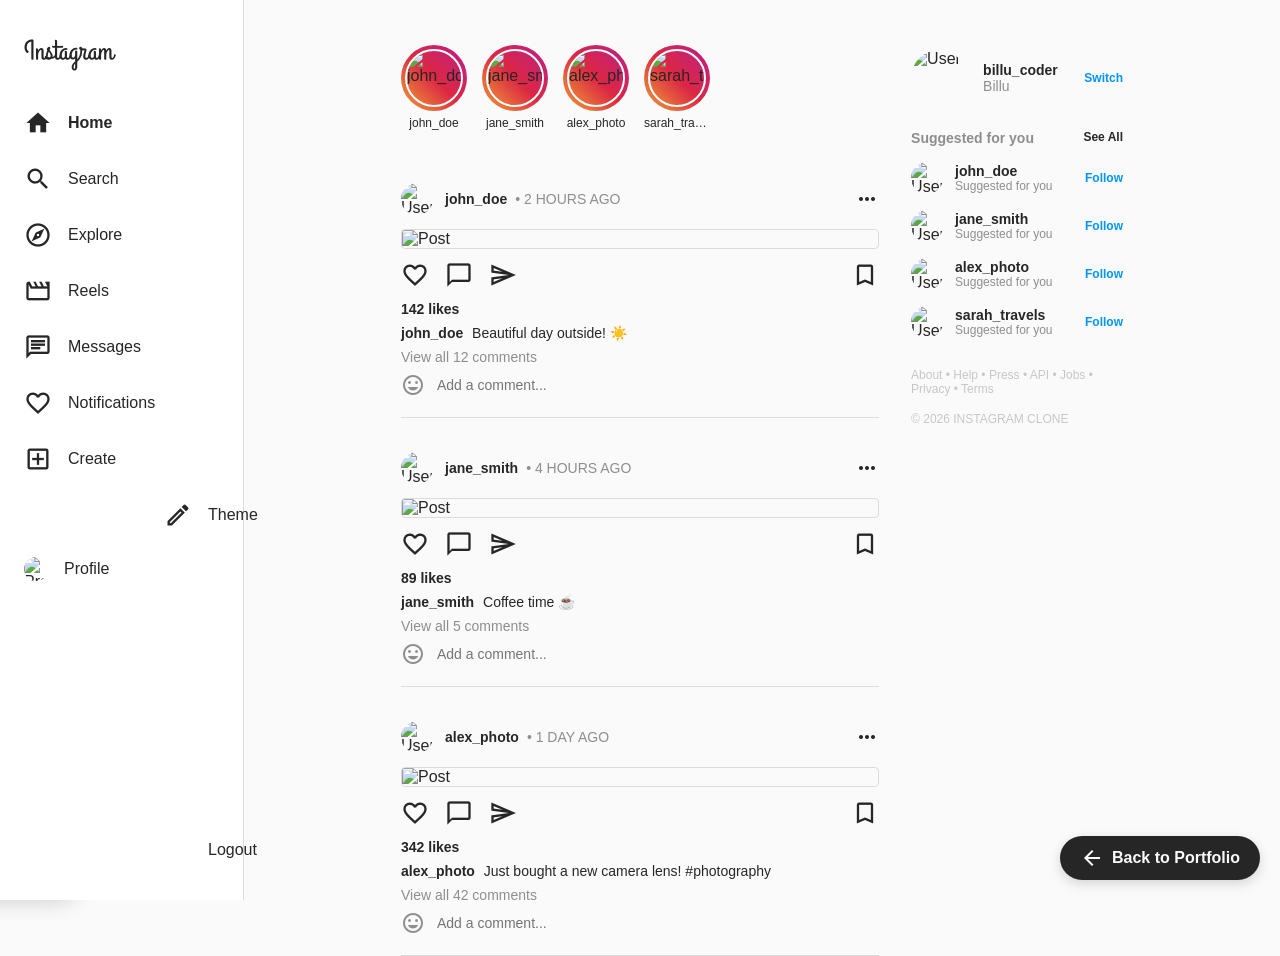
==== commit 39224a83: "feat(ui): implement dark mode support and add global back to portfolio buttons on all pages" ====
--- a/Instagram/index.html
+++ b/Instagram/index.html
@@ -24,6 +24,7 @@
                 <li><a href="#" data-view="messages" id="nav-messages"><span class="material-icons-outlined">chat</span><span class="nav-text">Messages</span></a></li>
                 <li><a href="#" data-panel="notifications" id="nav-notifications"><span class="material-icons-outlined">favorite_border</span><span class="nav-text">Notifications</span></a></li>
                 <li><a href="#" id="nav-create"><span class="material-icons-outlined">add_box</span><span class="nav-text">Create</span></a></li>
+                <li><a href="#" id="nav-theme-toggle"><span class="material-icons-outlined">dark_mode</span><span class="nav-text">Theme</span></a></li>
                 <li><a href="#" data-view="profile" id="nav-profile"><img src="https://randomuser.me/api/portraits/men/11.jpg" alt="Profile" class="nav-profile-pic"><span class="nav-text">Profile</span></a></li>
             </ul>
             <div class="sidebar-more">
@@ -240,6 +241,10 @@
         </div>
     </div>
 
+    <a href="../index.html" class="global-back-btn">
+        <span class="material-icons">arrow_back</span> Back to Portfolio
+    </a>
+
     <script src="script.js"></script>
 </body>
 </html>
--- a/Instagram/style.css
+++ b/Instagram/style.css
@@ -11,6 +11,47 @@
     --text-secondary: #8e8e8e;
     --primary-color: #0095f6;
     --hover-overlay: rgba(0, 0, 0, 0.05);
+    --panel-bg: #ffffff;
+    --input-bg: #efefef;
+    --inverted-logo: none;
+}
+
+body.dark-mode {
+    --bg-color: #000000;
+    --border-color: #363636;
+    --text-color: #f5f5f5;
+    --text-secondary: #a8a8a8;
+    --primary-color: #0095f6;
+    --hover-overlay: rgba(255, 255, 255, 0.1);
+    --panel-bg: #000000;
+    --input-bg: #262626;
+    --inverted-logo: invert(1);
+}
+
+body.light-mode {
+    --bg-color: #fafafa;
+    --border-color: #dbdbdb;
+    --text-color: #262626;
+    --text-secondary: #8e8e8e;
+    --primary-color: #0095f6;
+    --hover-overlay: rgba(0, 0, 0, 0.05);
+    --panel-bg: #ffffff;
+    --input-bg: #efefef;
+    --inverted-logo: none;
+}
+
+@media (prefers-color-scheme: dark) {
+    body:not(.light-mode) {
+        --bg-color: #000000;
+        --border-color: #363636;
+        --text-color: #f5f5f5;
+        --text-secondary: #a8a8a8;
+        --primary-color: #0095f6;
+        --hover-overlay: rgba(255, 255, 255, 0.1);
+        --panel-bg: #000000;
+        --input-bg: #262626;
+        --inverted-logo: invert(1);
+    }
 }
 
 body {
@@ -39,7 +80,7 @@
     position: fixed;
     top: 0;
     left: 0;
-    background-color: #fff;
+    background-color: var(--panel-bg);
     display: flex;
     flex-direction: column;
     padding: 8px 12px 20px;
@@ -458,7 +499,7 @@
 .create-post-content {
     width: 100%;
     max-width: 500px;
-    background: #fff;
+    background: var(--panel-bg);
     border-radius: 12px;
     display: flex;
     flex-direction: column;
@@ -512,7 +553,7 @@
     left: 72px; /* right next to shrunk sidebar */
     width: 397px;
     height: 100vh;
-    background-color: #fff;
+    background-color: var(--panel-bg);
     border-right: 1px solid var(--border-color);
     border-radius: 0 16px 16px 0;
     box-shadow: 4px 0 24px rgba(0,0,0,0.1);
@@ -544,11 +585,12 @@
 
 .panel-search-bar input {
     width: 100%;
-    background-color: #efefef;
+    background-color: var(--input-bg);
     border: none;
     border-radius: 8px;
     padding: 10px 16px;
     font-size: 16px;
+    color: var(--text-color);
     outline: none;
 }
 
@@ -767,7 +809,7 @@
     display: flex;
     flex-direction: column;
     border-left: 1px solid var(--border-color);
-    background: #fff;
+    background: var(--panel-bg);
 }
 
 .post-view-header {
@@ -985,7 +1027,7 @@
     margin: 20px auto;
     border: 1px solid var(--border-color);
     border-radius: 4px;
-    background-color: #fff;
+    background-color: var(--panel-bg);
 }
 
 .messages-sidebar {
@@ -1107,7 +1149,8 @@
 }
 
 .profile-title-row button {
-    background: #efefef;
+    background: var(--input-bg);
+    color: var(--text-color);
     border: none;
     border-radius: 8px;
     padding: 6px 16px;
@@ -1156,3 +1199,24 @@
     color: var(--text-color);
     border-top: 1px solid var(--text-color);
 }
+
+.global-back-btn {
+    position: fixed;
+    bottom: 20px;
+    right: 20px;
+    background-color: var(--text-color);
+    color: var(--bg-color) !important;
+    padding: 10px 20px;
+    border-radius: 50px;
+    display: flex;
+    align-items: center;
+    gap: 8px;
+    font-weight: 600;
+    z-index: 9999;
+    box-shadow: 0 4px 12px rgba(0,0,0,0.15);
+    transition: transform 0.2s;
+}
+
+.global-back-btn:hover {
+    transform: translateY(-2px);
+}
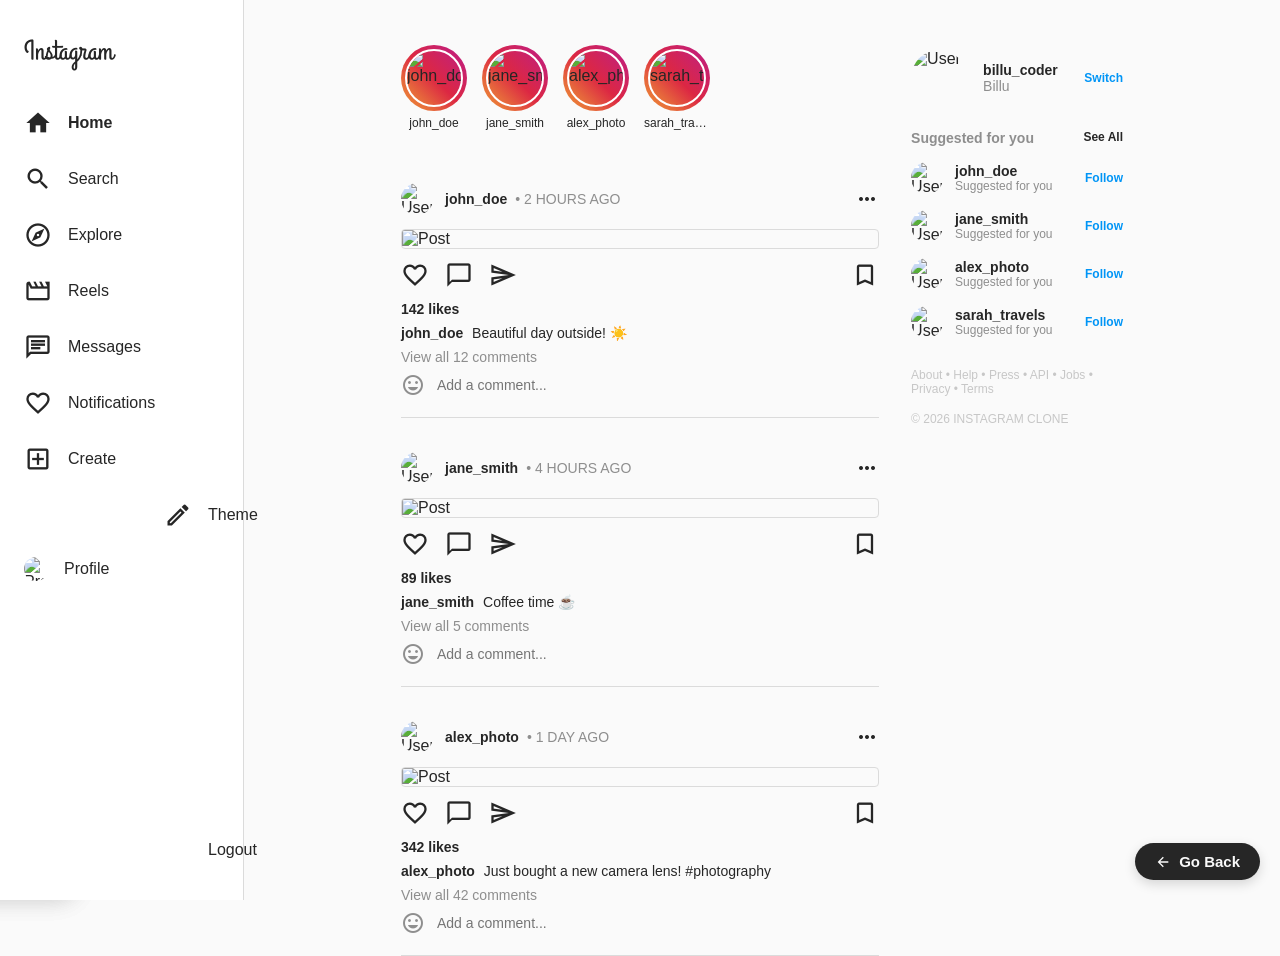
==== commit 8a43a2bc: "style(ui): update go back button to use X clone svg icon and styling" ====
--- a/Instagram/index.html
+++ b/Instagram/index.html
@@ -241,8 +241,11 @@
         </div>
     </div>
 
-    <a href="../index.html" class="global-back-btn">
-        <span class="material-icons">arrow_back</span> Back to Portfolio
+    <a href="../index.html" class="go-back-btn">
+      <svg viewBox="0 0 24 24" width="16" height="16" fill="currentColor">
+        <path d="M7.828 11H20v2H7.828l5.364 5.364-1.414 1.414L4 12l7.778-7.778 1.414 1.414z"/>
+      </svg>
+      Go Back
     </a>
 
     <script src="script.js"></script>
--- a/Instagram/style.css
+++ b/Instagram/style.css
@@ -1200,7 +1200,7 @@
     border-top: 1px solid var(--text-color);
 }
 
-.global-back-btn {
+.go-back-btn {
     position: fixed;
     bottom: 20px;
     right: 20px;
@@ -1211,12 +1211,14 @@
     display: flex;
     align-items: center;
     gap: 8px;
-    font-weight: 600;
+    font-weight: 700;
+    font-size: 15px;
     z-index: 9999;
     box-shadow: 0 4px 12px rgba(0,0,0,0.15);
-    transition: transform 0.2s;
-}
-
-.global-back-btn:hover {
+    transition: transform 0.2s, background-color 0.2s;
+}
+
+.go-back-btn:hover {
     transform: translateY(-2px);
-}
+    color: var(--bg-color);
+}
